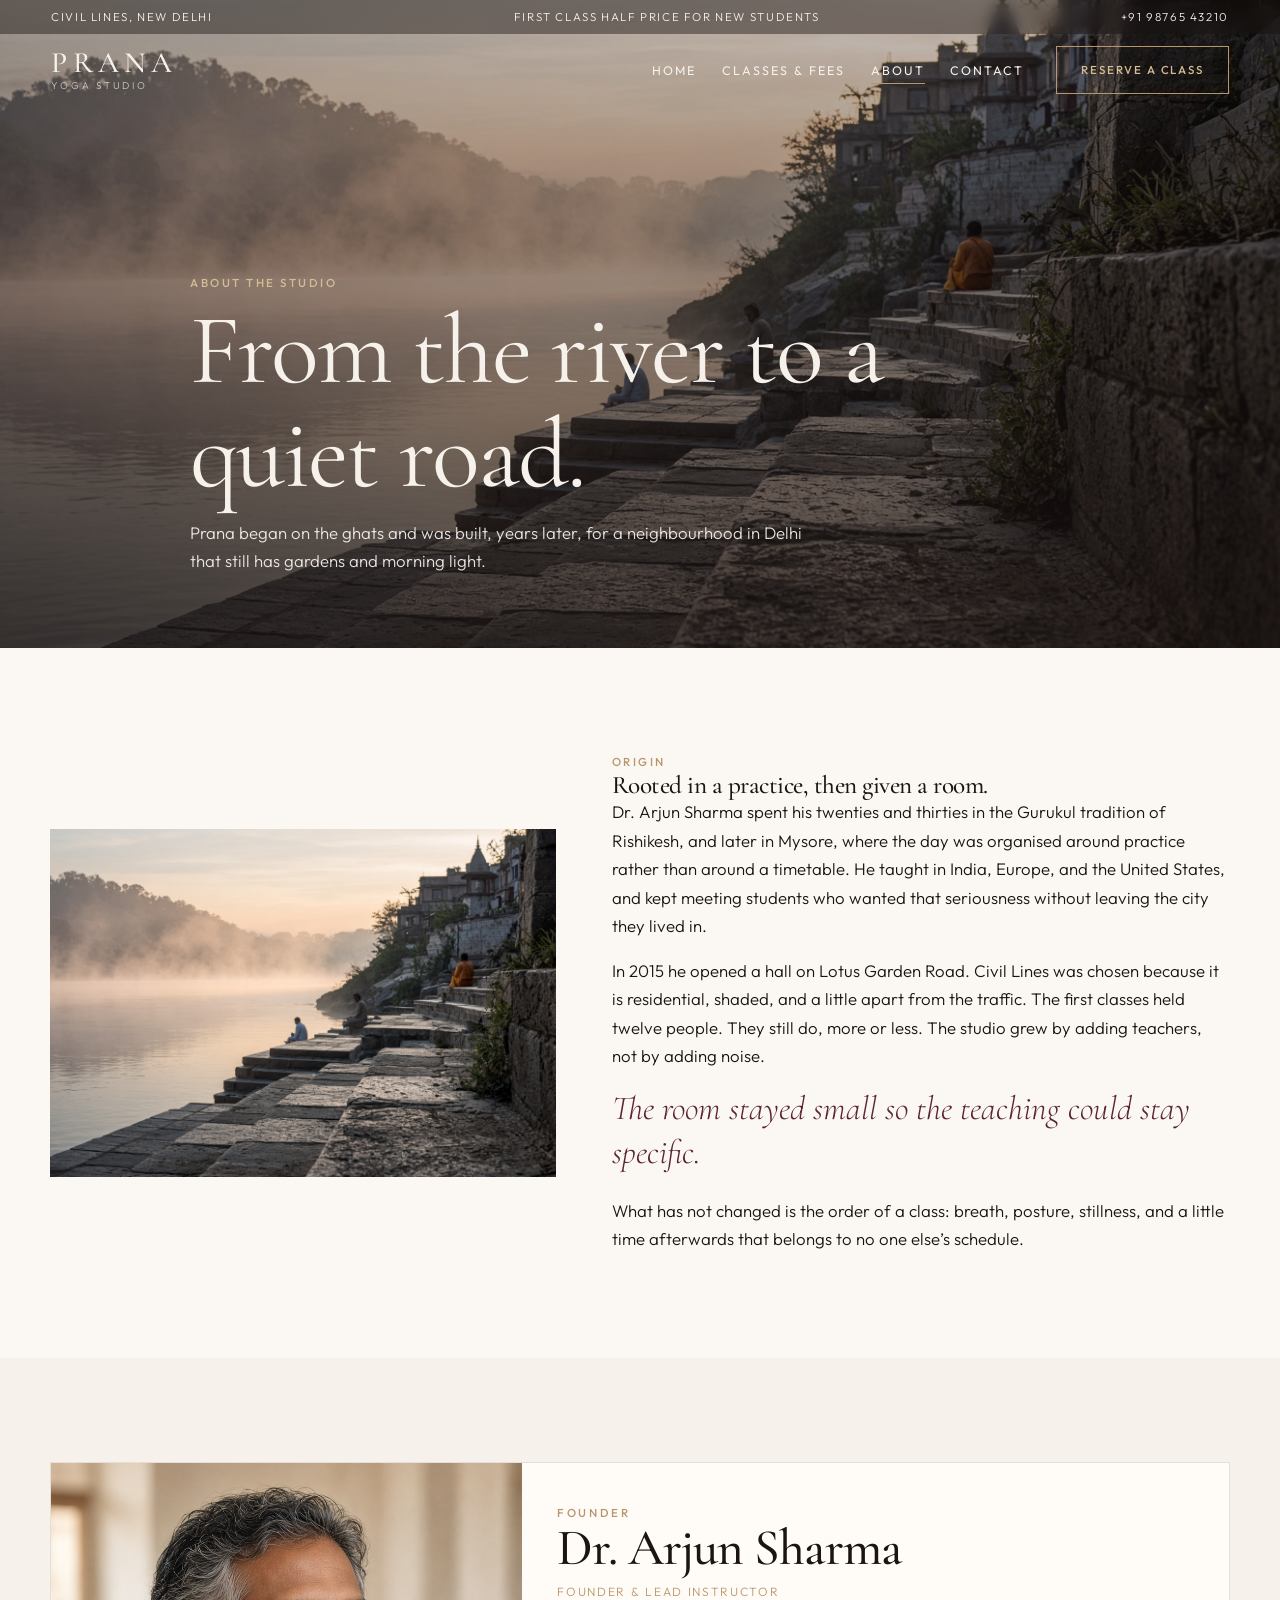
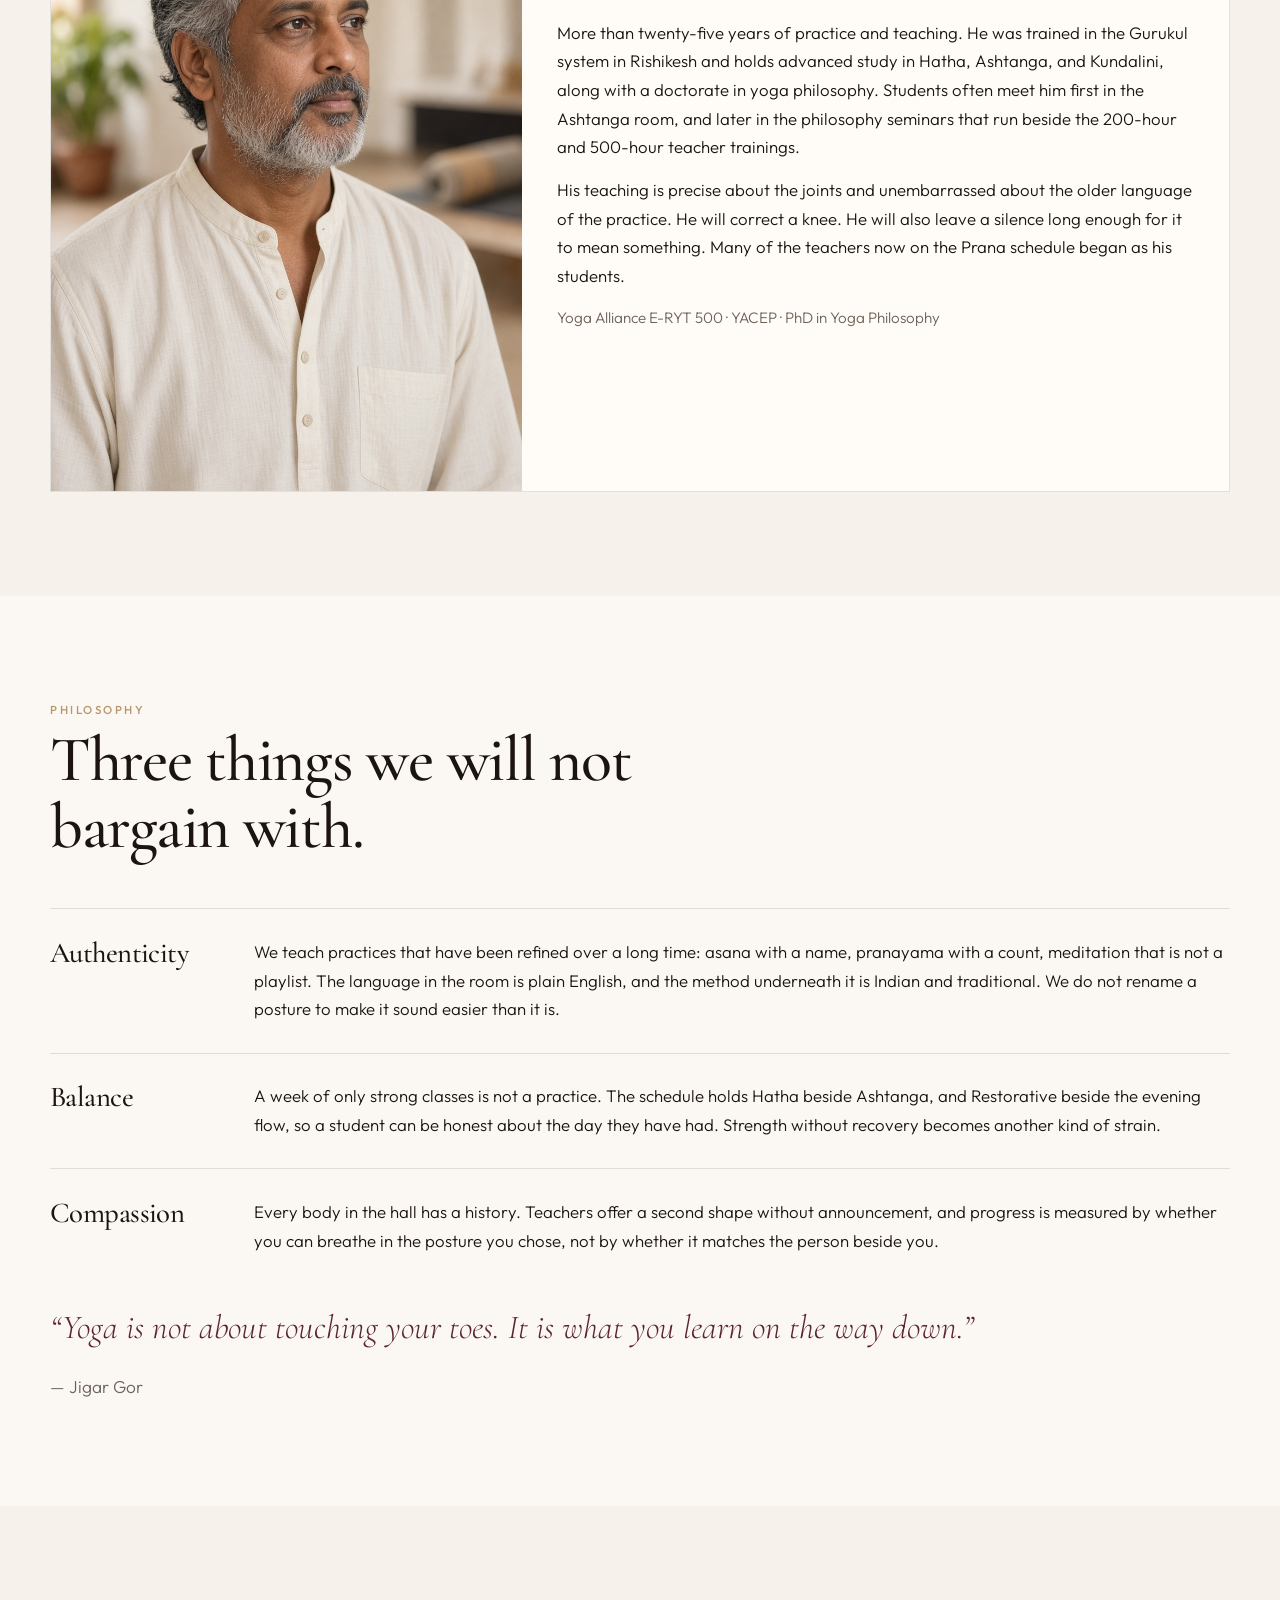
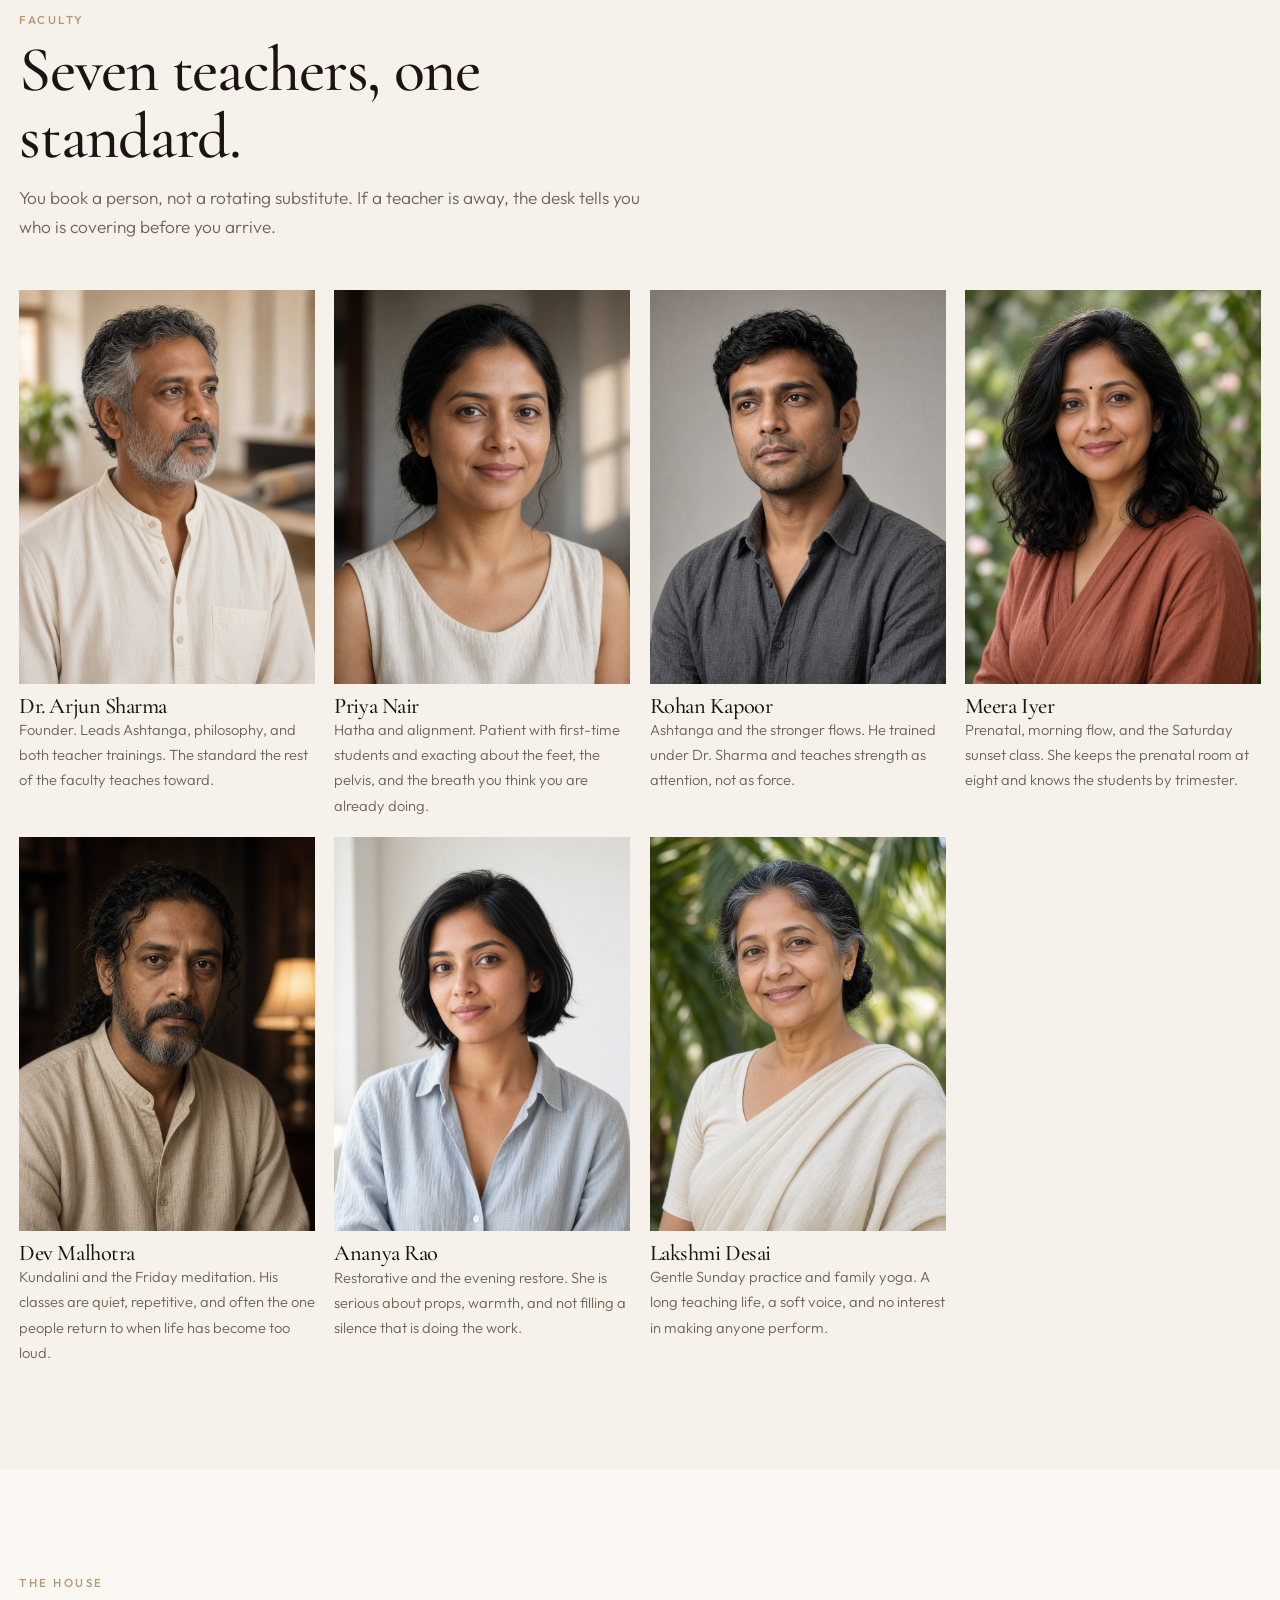
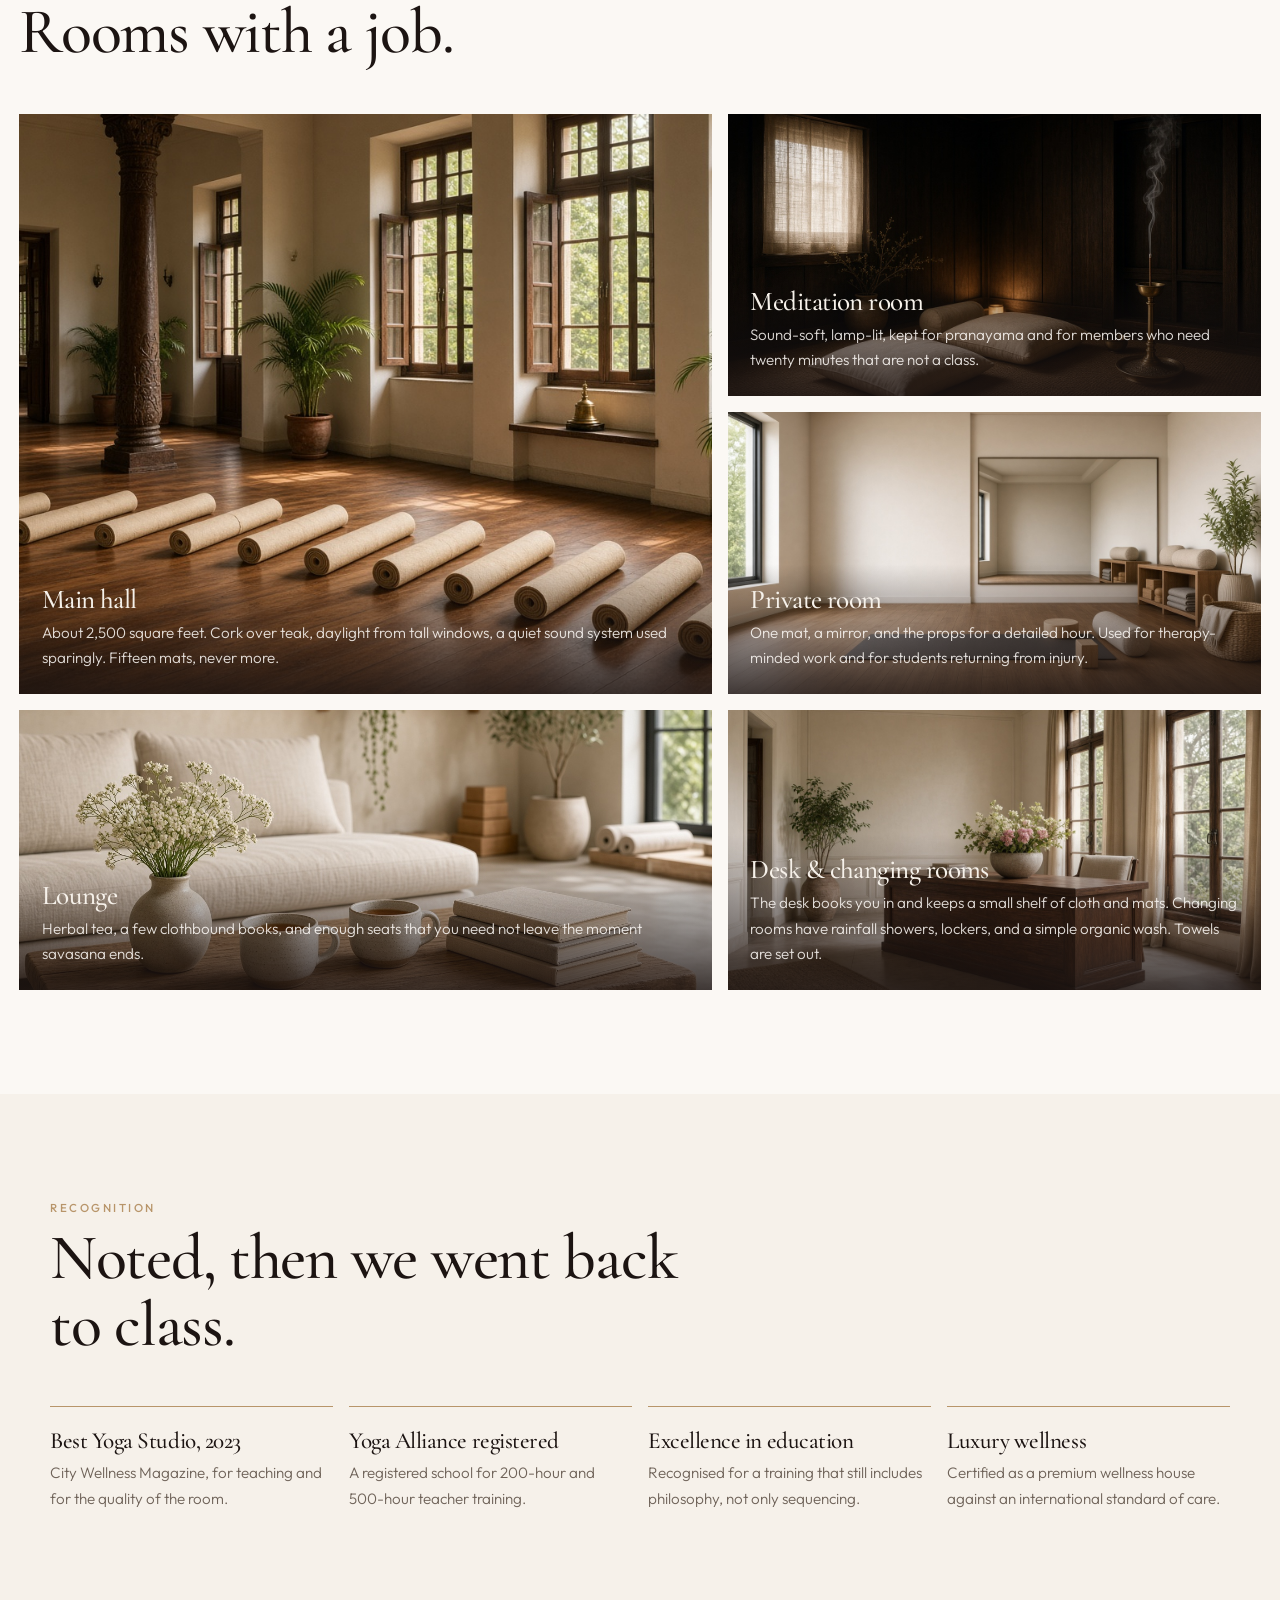
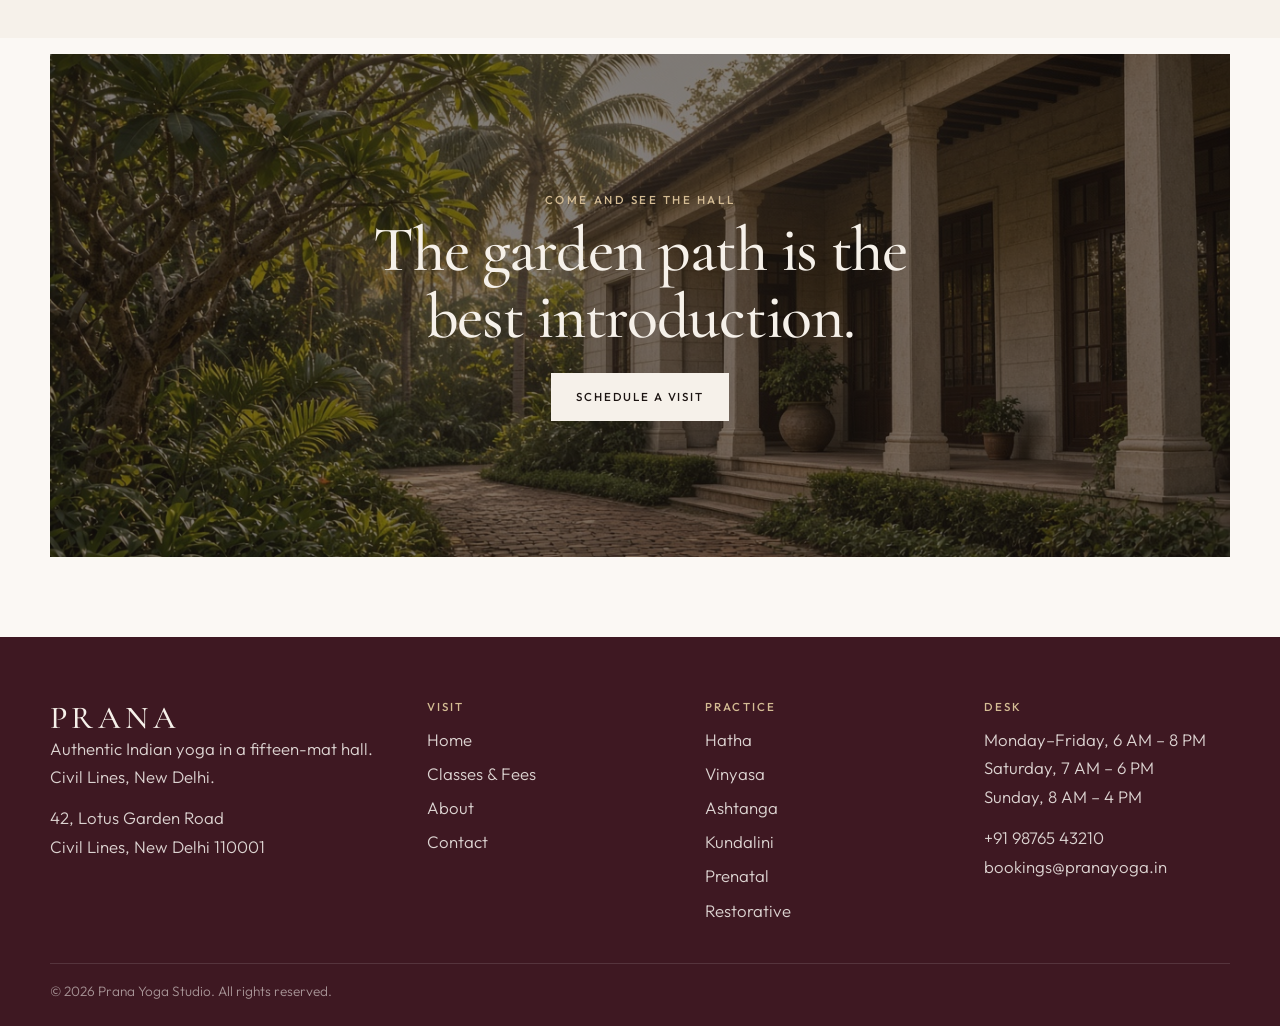
==== about.html @ 41d2d53b "first commit" ====
<!DOCTYPE html>
<html lang="en">
<head>
  <meta charset="UTF-8">
  <meta name="viewport" content="width=device-width, initial-scale=1.0">
  <meta name="description" content="The story of Prana Yoga Studio, founded by Dr. Arjun Sharma in Civil Lines after years of study in Rishikesh and Mysore.">
  <title>About | Prana Yoga Studio</title>
  <link rel="icon" href="data:image/svg+xml,%3Csvg xmlns='http://www.w3.org/2000/svg' viewBox='0 0 64 64'%3E%3Ccircle cx='32' cy='32' r='28' fill='none' stroke='%23B8956A' stroke-width='2'/%3E%3Ccircle cx='32' cy='32' r='4' fill='%235C2430'/%3E%3C/svg%3E">
  <link rel="stylesheet" href="assets/css/style.css">
  <script>document.documentElement.classList.add("js");</script>
</head>
<body>
  <a class="skip" href="#main">Skip to content</a>
  <div class="veil" id="veil" aria-hidden="true"><span>Prana</span></div>
  <div class="utility">
    <p>Civil Lines, New Delhi</p>
    <p>First class half price for new students</p>
    <a href="tel:+919876543210">+91 98765 43210</a>
  </div>
  <header class="nav" id="nav">
    <a class="brand" href="index.html"><span class="brand-mark">Prana</span><span class="brand-sub">Yoga Studio</span></a>
    <button class="nav-toggle" aria-label="Open menu" aria-expanded="false" aria-controls="nav-panel"><span></span></button>
    <div class="nav-panel" id="nav-panel">
      <nav aria-label="Primary">
        <ul class="nav-links">
          <li><a href="index.html">Home</a></li>
          <li><a href="classes.html">Classes &amp; Fees</a></li>
          <li><a href="about.html" class="active">About</a></li>
          <li><a href="contact.html">Contact</a></li>
        </ul>
      </nav>
      <a class="btn btn-gold" href="contact.html">Reserve a class</a>
    </div>
  </header>

  <main id="main">
    <header class="page-hero">
      <img src="assets/images/story-ghat.jpg" alt="Dawn mist over the stone steps of the river in Rishikesh">
      <div class="shade"></div>
      <div class="inner">
        <p class="kicker light">About the studio</p>
        <h1>From the river to a quiet road.</h1>
        <p>Prana began on the ghats and was built, years later, for a neighbourhood in Delhi that still has gardens and morning light.</p>
      </div>
    </header>

    <section>
      <div class="wrap story">
        <img class="reveal" src="assets/images/story-ghat.jpg" alt="Stone steps at dawn beside the Ganges">
        <div class="reveal">
          <p class="kicker">Origin</p>
          <h2>Rooted in a practice, then given a room.</h2>
          <p>Dr. Arjun Sharma spent his twenties and thirties in the Gurukul tradition of Rishikesh, and later in Mysore, where the day was organised around practice rather than around a timetable. He taught in India, Europe, and the United States, and kept meeting students who wanted that seriousness without leaving the city they lived in.</p>
          <p>In 2015 he opened a hall on Lotus Garden Road. Civil Lines was chosen because it is residential, shaded, and a little apart from the traffic. The first classes held twelve people. They still do, more or less. The studio grew by adding teachers, not by adding noise.</p>
          <p class="pull">The room stayed small so the teaching could stay specific.</p>
          <p>What has not changed is the order of a class: breath, posture, stillness, and a little time afterwards that belongs to no one else’s schedule.</p>
        </div>
      </div>
    </section>

    <section class="method">
      <div class="wrap">
        <article class="founder reveal">
          <img src="assets/images/founder.jpg" alt="Dr. Arjun Sharma, founder, in an ivory kurta">
          <div>
            <p class="kicker">Founder</p>
            <h2>Dr. Arjun Sharma</h2>
            <p class="role">Founder &amp; lead instructor</p>
            <p>More than twenty-five years of practice and teaching. He was trained in the Gurukul system in Rishikesh and holds advanced study in Hatha, Ashtanga, and Kundalini, along with a doctorate in yoga philosophy. Students often meet him first in the Ashtanga room, and later in the philosophy seminars that run beside the 200-hour and 500-hour teacher trainings.</p>
            <p>His teaching is precise about the joints and unembarrassed about the older language of the practice. He will correct a knee. He will also leave a silence long enough for it to mean something. Many of the teachers now on the Prana schedule began as his students.</p>
            <p class="creds">Yoga Alliance E-RYT 500 · YACEP · PhD in Yoga Philosophy</p>
          </div>
        </article>
      </div>
    </section>

    <section>
      <div class="wrap">
        <header class="sec-head reveal">
          <p class="kicker">Philosophy</p>
          <h2>Three things we will not bargain with.</h2>
        </header>
        <div class="principles">
          <article class="reveal">
            <h3>Authenticity</h3>
            <p>We teach practices that have been refined over a long time: asana with a name, pranayama with a count, meditation that is not a playlist. The language in the room is plain English, and the method underneath it is Indian and traditional. We do not rename a posture to make it sound easier than it is.</p>
          </article>
          <article class="reveal">
            <h3>Balance</h3>
            <p>A week of only strong classes is not a practice. The schedule holds Hatha beside Ashtanga, and Restorative beside the evening flow, so a student can be honest about the day they have had. Strength without recovery becomes another kind of strain.</p>
          </article>
          <article class="reveal">
            <h3>Compassion</h3>
            <p>Every body in the hall has a history. Teachers offer a second shape without announcement, and progress is measured by whether you can breathe in the posture you chose, not by whether it matches the person beside you.</p>
          </article>
        </div>
        <p class="pull">“Yoga is not about touching your toes. It is what you learn on the way down.”</p>
        <p class="lede">— Jigar Gor</p>
      </div>
    </section>

    <section class="method">
      <div class="wrap-wide">
        <header class="sec-head reveal">
          <p class="kicker">Faculty</p>
          <h2>Seven teachers, one standard.</h2>
          <p class="lede">You book a person, not a rotating substitute. If a teacher is away, the desk tells you who is covering before you arrive.</p>
        </header>
        <div class="faculty">
          <article class="reveal">
            <img src="assets/images/founder.jpg" alt="Dr. Arjun Sharma">
            <h3>Dr. Arjun Sharma</h3>
            <p>Founder. Leads Ashtanga, philosophy, and both teacher trainings. The standard the rest of the faculty teaches toward.</p>
          </article>
          <article class="reveal">
            <img src="assets/images/teacher-priya.jpg" alt="Priya Nair">
            <h3>Priya Nair</h3>
            <p>Hatha and alignment. Patient with first-time students and exacting about the feet, the pelvis, and the breath you think you are already doing.</p>
          </article>
          <article class="reveal">
            <img src="assets/images/teacher-rohan.jpg" alt="Rohan Kapoor">
            <h3>Rohan Kapoor</h3>
            <p>Ashtanga and the stronger flows. He trained under Dr. Sharma and teaches strength as attention, not as force.</p>
          </article>
          <article class="reveal">
            <img src="assets/images/teacher-meera.jpg" alt="Meera Iyer">
            <h3>Meera Iyer</h3>
            <p>Prenatal, morning flow, and the Saturday sunset class. She keeps the prenatal room at eight and knows the students by trimester.</p>
          </article>
          <article class="reveal">
            <img src="assets/images/teacher-dev.jpg" alt="Dev Malhotra">
            <h3>Dev Malhotra</h3>
            <p>Kundalini and the Friday meditation. His classes are quiet, repetitive, and often the one people return to when life has become too loud.</p>
          </article>
          <article class="reveal">
            <img src="assets/images/teacher-ananya.jpg" alt="Ananya Rao">
            <h3>Ananya Rao</h3>
            <p>Restorative and the evening restore. She is serious about props, warmth, and not filling a silence that is doing the work.</p>
          </article>
          <article class="reveal">
            <img src="assets/images/teacher-lakshmi.jpg" alt="Lakshmi Desai">
            <h3>Lakshmi Desai</h3>
            <p>Gentle Sunday practice and family yoga. A long teaching life, a soft voice, and no interest in making anyone perform.</p>
          </article>
        </div>
      </div>
    </section>

    <section>
      <div class="wrap-wide">
        <header class="sec-head reveal">
          <p class="kicker">The house</p>
          <h2>Rooms with a job.</h2>
        </header>
        <div class="rooms">
          <article class="room tall reveal">
            <img src="assets/images/studio-hall.jpg" alt="Main practice hall with rolled mats and tall windows">
            <div class="cap">
              <h3>Main hall</h3>
              <p>About 2,500 square feet. Cork over teak, daylight from tall windows, a quiet sound system used sparingly. Fifteen mats, never more.</p>
            </div>
          </article>
          <article class="room reveal">
            <img src="assets/images/meditation-room.jpg" alt="Dim meditation room with floor cushions and brass">
            <div class="cap">
              <h3>Meditation room</h3>
              <p>Sound-soft, lamp-lit, kept for pranayama and for members who need twenty minutes that are not a class.</p>
            </div>
          </article>
          <article class="room reveal">
            <img src="assets/images/private-room.jpg" alt="Private teaching room with one mat and props">
            <div class="cap">
              <h3>Private room</h3>
              <p>One mat, a mirror, and the props for a detailed hour. Used for therapy-minded work and for students returning from injury.</p>
            </div>
          </article>
          <article class="room reveal">
            <img src="assets/images/lounge.jpg" alt="Lounge with tea, books, and a linen sofa">
            <div class="cap">
              <h3>Lounge</h3>
              <p>Herbal tea, a few clothbound books, and enough seats that you need not leave the moment savasana ends.</p>
            </div>
          </article>
          <article class="room reveal">
            <img src="assets/images/reception.jpg" alt="Quiet wooden reception desk in daylight">
            <div class="cap">
              <h3>Desk &amp; changing rooms</h3>
              <p>The desk books you in and keeps a small shelf of cloth and mats. Changing rooms have rainfall showers, lockers, and a simple organic wash. Towels are set out.</p>
            </div>
          </article>
        </div>
      </div>
    </section>

    <section class="method">
      <div class="wrap">
        <header class="sec-head reveal">
          <p class="kicker">Recognition</p>
          <h2>Noted, then we went back to class.</h2>
        </header>
        <div class="awards">
          <article class="reveal">
            <h3>Best Yoga Studio, 2023</h3>
            <p>City Wellness Magazine, for teaching and for the quality of the room.</p>
          </article>
          <article class="reveal">
            <h3>Yoga Alliance registered</h3>
            <p>A registered school for 200-hour and 500-hour teacher training.</p>
          </article>
          <article class="reveal">
            <h3>Excellence in education</h3>
            <p>Recognised for a training that still includes philosophy, not only sequencing.</p>
          </article>
          <article class="reveal">
            <h3>Luxury wellness</h3>
            <p>Certified as a premium wellness house against an international standard of care.</p>
          </article>
        </div>
      </div>
    </section>

    <section class="close-band">
      <img src="assets/images/visit.jpg" alt="">
      <div class="shade"></div>
      <div class="inner">
        <p class="kicker light">Come and see the hall</p>
        <h2>The garden path is the best introduction.</h2>
        <p class="mt"><a class="btn btn-ivory" href="contact.html">Schedule a visit</a></p>
      </div>
    </section>
  </main>

  <footer>
    <div class="wrap foot-grid">
      <div>
        <h2>Prana</h2>
        <p>Authentic Indian yoga in a fifteen-mat hall. Civil Lines, New Delhi.</p>
        <p class="mt-s">42, Lotus Garden Road<br>Civil Lines, New Delhi 110001</p>
      </div>
      <div>
        <h3>Visit</h3>
        <ul>
          <li><a href="index.html">Home</a></li>
          <li><a href="classes.html">Classes &amp; Fees</a></li>
          <li><a href="about.html">About</a></li>
          <li><a href="contact.html">Contact</a></li>
        </ul>
      </div>
      <div>
        <h3>Practice</h3>
        <ul>
          <li><a href="classes.html#hatha">Hatha</a></li>
          <li><a href="classes.html#vinyasa">Vinyasa</a></li>
          <li><a href="classes.html#ashtanga">Ashtanga</a></li>
          <li><a href="classes.html#kundalini">Kundalini</a></li>
          <li><a href="classes.html#prenatal">Prenatal</a></li>
          <li><a href="classes.html#restorative">Restorative</a></li>
        </ul>
      </div>
      <div>
        <h3>Desk</h3>
        <p>Monday–Friday, 6 AM – 8 PM</p>
        <p>Saturday, 7 AM – 6 PM</p>
        <p>Sunday, 8 AM – 4 PM</p>
        <p class="mt-s"><a href="tel:+919876543210">+91 98765 43210</a><br><a href="mailto:bookings@pranayoga.in">bookings@pranayoga.in</a></p>
      </div>
    </div>
    <div class="wrap legal">© 2026 Prana Yoga Studio. All rights reserved.</div>
  </footer>
  <script src="assets/js/script.js"></script>
</body>
</html>
---- assets/css/style.css ----
/* Prana Yoga Studio — heritage atelier */

@import url("https://fonts.googleapis.com/css2?family=Cormorant+Garamond:ital,wght@0,400;0,500;0,600;1,400;1,500&family=Outfit:wght@300;400;500&display=swap");

:root {
  --ink: #1c1412;
  --burgundy: #5c2430;
  --burgundy-deep: #3e1822;
  --gold: #b8956a;
  --gold-bright: #d4bc94;
  --ivory: #f6f1ea;
  --paper: #fbf8f4;
  --sand: #e7ddd0;
  --stone: #6e6258;
  --white: #fffcf8;
  --line: rgba(28, 20, 18, 0.12);
  --serif: "Cormorant Garamond", Georgia, serif;
  --sans: "Outfit", "Segoe UI", sans-serif;
  --nav-h: 78px;
  --ease: cubic-bezier(0.22, 1, 0.36, 1);
}

* { box-sizing: border-box; margin: 0; padding: 0; }
html { scroll-behavior: smooth; }
body {
  font-family: var(--sans);
  background: var(--paper);
  color: var(--ink);
  line-height: 1.7;
  font-weight: 300;
  font-size: 1.05rem;
  overflow-x: hidden;
}
img { max-width: 100%; display: block; }
a { color: inherit; text-decoration: none; }
button, input, select, textarea { font-family: inherit; }
button { cursor: pointer; background: none; border: 0; color: inherit; }
ul { list-style: none; }

.skip {
  position: absolute;
  left: 1rem;
  top: -4rem;
  background: var(--ink);
  color: var(--ivory);
  padding: 0.6rem 1rem;
  z-index: 10000;
}
.skip:focus { top: 1rem; }

:focus-visible {
  outline: 2px solid var(--gold);
  outline-offset: 3px;
}

h1, h2, h3, h4 {
  font-family: var(--serif);
  font-weight: 500;
  line-height: 1.05;
  letter-spacing: -0.02em;
}

.kicker {
  font-family: var(--sans);
  font-size: 0.72rem;
  letter-spacing: 0.22em;
  text-transform: uppercase;
  color: var(--gold);
  font-weight: 500;
}
.kicker.light { color: var(--gold-bright); }

.wrap {
  width: min(1180px, calc(100% - 2.4rem));
  margin-inline: auto;
}
.wrap-wide {
  width: min(1360px, calc(100% - 2.4rem));
  margin-inline: auto;
}

/* Veil */
.veil {
  position: fixed;
  inset: 0;
  background: var(--ivory);
  z-index: 9000;
  display: grid;
  place-items: center;
  transition: opacity 0.7s var(--ease), visibility 0.7s;
}
.veil span {
  font-family: var(--serif);
  font-size: clamp(3rem, 8vw, 6rem);
  font-weight: 400;
  letter-spacing: 0.18em;
  text-transform: uppercase;
  color: var(--burgundy);
}
.veil.is-done { opacity: 0; visibility: hidden; pointer-events: none; }

/* Utility + nav */
.utility {
  position: fixed;
  top: 0;
  left: 0;
  right: 0;
  z-index: 1100;
  display: flex;
  justify-content: space-between;
  gap: 1rem;
  padding: 0.45rem 4vw;
  background: rgba(28, 20, 18, 0.45);
  color: var(--ivory);
  font-size: 0.72rem;
  letter-spacing: 0.14em;
  text-transform: uppercase;
  backdrop-filter: blur(8px);
}
.utility a:hover { color: var(--gold-bright); }
.nav.is-solid ~ .utility,
body.scrolled .utility { background: var(--ink); }

.nav {
  position: fixed;
  top: 32px;
  left: 0;
  right: 0;
  z-index: 1200;
  display: flex;
  align-items: center;
  justify-content: space-between;
  padding: 0.85rem 4vw;
  color: var(--ivory);
  transition: background 0.4s var(--ease), color 0.4s var(--ease), box-shadow 0.4s;
}
.nav.is-solid,
.nav.is-open {
  background: rgba(251, 248, 244, 0.98);
  color: var(--ink);
  box-shadow: 0 1px 0 var(--line);
}
.nav.is-solid { top: 0; }
body.scrolled .nav { top: 0; }
body.scrolled .utility { transform: translateY(-100%); }
.utility { transition: transform 0.4s var(--ease), background 0.4s; }

.brand { display: flex; flex-direction: column; line-height: 1; }
.brand-mark {
  font-family: var(--serif);
  font-size: 1.85rem;
  letter-spacing: 0.18em;
  text-transform: uppercase;
  font-weight: 500;
}
.brand-sub {
  font-size: 0.62rem;
  letter-spacing: 0.28em;
  text-transform: uppercase;
  opacity: 0.75;
  margin-top: 0.25rem;
}

.nav-panel {
  display: flex;
  align-items: center;
  gap: 2rem;
}
.nav-links { display: flex; gap: 1.6rem; align-items: center; }
.nav-links a {
  font-size: 0.78rem;
  letter-spacing: 0.16em;
  text-transform: uppercase;
  font-weight: 400;
  position: relative;
}
.nav-links a.active::after,
.nav-links a:hover::after {
  content: "";
  position: absolute;
  left: 0;
  bottom: -6px;
  width: 100%;
  height: 1px;
  background: var(--gold);
}
.nav-toggle { display: none; width: 44px; height: 44px; position: relative; z-index: 2; }
.nav-toggle span,
.nav-toggle span::before,
.nav-toggle span::after {
  display: block;
  width: 22px;
  height: 1px;
  background: currentColor;
  position: absolute;
  left: 11px;
}
.nav-toggle span { top: 21px; }
.nav-toggle span::before,
.nav-toggle span::after { content: ""; left: 0; }
.nav-toggle span::before { top: -7px; }
.nav-toggle span::after { top: 7px; }
.nav.is-open .nav-toggle span { background: transparent; }
.nav.is-open .nav-toggle span::before { top: 0; transform: rotate(45deg); }
.nav.is-open .nav-toggle span::after { top: 0; transform: rotate(-45deg); }

.btn {
  display: inline-flex;
  align-items: center;
  justify-content: center;
  min-height: 48px;
  padding: 0 1.5rem;
  letter-spacing: 0.16em;
  text-transform: uppercase;
  font-size: 0.72rem;
  font-weight: 500;
  border: 1px solid transparent;
  transition: background 0.35s var(--ease), color 0.35s var(--ease), border-color 0.35s;
}
.btn-ivory { background: var(--ivory); color: var(--ink); }
.btn-ivory:hover { background: var(--white); }
.btn-line { border-color: rgba(255, 252, 248, 0.7); color: var(--ivory); }
.btn-line:hover { background: var(--ivory); color: var(--ink); }
.btn-ink { background: var(--ink); color: var(--ivory); }
.btn-ink:hover { background: var(--burgundy); }
.btn-gold {
  border-color: var(--gold);
  color: var(--gold-bright);
}
.nav.is-solid .btn-gold,
.nav.is-open .btn-gold { color: var(--burgundy); border-color: var(--burgundy); }
.nav.is-solid .btn-gold:hover,
.nav.is-open .btn-gold:hover { background: var(--burgundy); color: var(--ivory); }

/* Hero */
.hero {
  position: relative;
  min-height: 100vh;
  min-height: 100dvh;
  color: var(--ivory);
  display: grid;
  align-items: end;
  overflow: hidden;
  padding: 8.5rem 0 2rem;
}
.hero-slides, .hero-slide { position: absolute; inset: 0; }
.hero-slide { opacity: 0; transition: opacity 1.2s var(--ease); }
.hero-slide.is-active { opacity: 1; }
.hero-slide img {
  width: 100%;
  height: 100%;
  object-fit: cover;
  filter: brightness(0.52) saturate(0.85);
}
.js .hero-slide.is-active img { animation: drift 18s var(--ease) forwards; }
@keyframes drift {
  from { transform: scale(1); }
  to { transform: scale(1.08); }
}
.hero-shade {
  position: absolute;
  inset: 0;
  background:
    linear-gradient(90deg, rgba(18, 12, 10, 0.72) 0%, rgba(18, 12, 10, 0.48) 46%, rgba(18, 12, 10, 0.38) 100%),
    linear-gradient(180deg, rgba(18, 12, 10, 0.55) 0%, rgba(18, 12, 10, 0.28) 42%, rgba(18, 12, 10, 0.62) 100%);
  z-index: 1;
}
.hero-copy {
  position: relative;
  z-index: 3;
  width: min(920px, calc(100% - 3rem));
  margin: 0 0 4.5rem 6vw;
  text-shadow: 0 2px 16px rgba(0, 0, 0, 0.45);
}
.hero h1 {
  font-size: clamp(3.4rem, 8vw, 6.4rem);
  font-weight: 400;
  letter-spacing: 0.04em;
  text-transform: uppercase;
  margin: 0.35rem 0 0.2rem;
}
.hero-sanskrit {
  font-family: var(--serif);
  font-style: italic;
  font-size: clamp(1.25rem, 2vw, 1.7rem);
  color: var(--gold-bright);
  margin-bottom: 1rem;
}
.hero-lede {
  max-width: 38rem;
  font-size: 1.08rem;
  color: rgba(255, 252, 248, 0.88);
  margin-bottom: 1.6rem;
}
.hero-actions { display: flex; flex-wrap: wrap; gap: 0.8rem; }
.hero-quote {
  margin-top: 2rem;
  max-width: 34rem;
  border-left: 1px solid var(--gold);
  padding-left: 1rem;
}
.hero-quote p {
  font-family: var(--serif);
  font-style: italic;
  font-size: 1.35rem;
  line-height: 1.35;
}
.hero-quote cite {
  display: block;
  margin-top: 0.4rem;
  font-style: normal;
  font-size: 0.72rem;
  letter-spacing: 0.16em;
  text-transform: uppercase;
  color: var(--gold-bright);
}
.hero-quote.is-fading { opacity: 0; transition: opacity 0.4s; }
.hero-ui {
  position: absolute;
  z-index: 3;
  right: 6vw;
  bottom: 2.2rem;
  display: flex;
  align-items: center;
  gap: 0.8rem;
}
.hero-ui button {
  width: 44px;
  height: 44px;
  border: 1px solid rgba(255, 252, 248, 0.45);
  color: var(--ivory);
  font-size: 1.1rem;
}
.hero-ui button:hover { border-color: var(--gold-bright); color: var(--gold-bright); }
.dots { display: flex; gap: 0.45rem; }
.dots button {
  width: 7px;
  height: 7px;
  border-radius: 50%;
  background: rgba(255, 252, 248, 0.4);
  border: 0;
}
.dots button[aria-selected="true"] { background: var(--gold-bright); }

/* Marquee */
.marquee {
  background: var(--ink);
  color: var(--gold-bright);
  overflow: hidden;
  border-top: 1px solid rgba(212, 188, 148, 0.25);
  border-bottom: 1px solid rgba(212, 188, 148, 0.25);
}
.marquee-track {
  display: flex;
  gap: 2.5rem;
  width: max-content;
  padding: 0.85rem 0;
  animation: ticker 42s linear infinite;
  font-size: 0.75rem;
  letter-spacing: 0.28em;
  text-transform: uppercase;
}
.marquee-track span::before {
  content: "·";
  margin-right: 2.5rem;
  color: var(--gold);
}
@keyframes ticker {
  from { transform: translateX(0); }
  to { transform: translateX(-50%); }
}

/* Sections */
section { padding: 6.5rem 0; }
.sec-head { margin-bottom: 3rem; max-width: 40rem; }
.sec-head h2 {
  font-size: clamp(2.4rem, 5vw, 4rem);
  margin: 0.4rem 0 0.8rem;
  font-weight: 500;
}
.lede { color: var(--stone); font-size: 1.08rem; max-width: 62ch; }
.center { text-align: center; margin-inline: auto; }

/* Intro */
.intro-grid {
  display: grid;
  grid-template-columns: 1.05fr 0.95fr;
  gap: 4rem;
  align-items: start;
}
.frame-photo img {
  width: 100%;
  aspect-ratio: 4 / 5;
  object-fit: cover;
}
.intro-copy h2 { font-size: clamp(2.4rem, 4vw, 3.6rem); margin: 0.4rem 0 1rem; }
.intro-copy p + p { margin-top: 1rem; }
.stats {
  display: grid;
  grid-template-columns: repeat(4, 1fr);
  gap: 1rem;
  margin-top: 2rem;
  padding-top: 1.4rem;
  border-top: 1px solid var(--line);
}
.stats strong {
  display: block;
  font-family: var(--serif);
  font-size: 1.7rem;
  font-weight: 500;
  color: var(--burgundy);
}
.stats span {
  font-size: 0.75rem;
  letter-spacing: 0.08em;
  text-transform: uppercase;
  color: var(--stone);
}

/* Method */
.method { background: var(--ivory); }
.method-list { display: grid; gap: 0; }
.method-item {
  display: grid;
  grid-template-columns: 90px 1fr 1.4fr;
  gap: 1.5rem;
  padding: 2rem 0;
  border-top: 1px solid var(--line);
  align-items: start;
}
.method-item:last-child { border-bottom: 1px solid var(--line); }
.method-item .num {
  font-family: var(--serif);
  font-size: 2rem;
  color: var(--gold);
}
.method-item h3 { font-size: 2rem; }
.method-item p { color: var(--stone); }

/* Classes home */
.class-grid {
  display: grid;
  grid-template-columns: repeat(3, 1fr);
  gap: 1.4rem;
}
.class-card {
  background: var(--white);
  border: 1px solid var(--line);
  display: flex;
  flex-direction: column;
}
.class-card img { width: 100%; aspect-ratio: 4 / 3; object-fit: cover; }
.class-card .body { padding: 1.4rem 1.3rem 1.5rem; display: flex; flex-direction: column; gap: 0.7rem; flex: 1; }
.class-card h3 { font-size: 1.8rem; }
.meta {
  display: flex;
  flex-wrap: wrap;
  gap: 0.5rem 0.9rem;
  font-size: 0.75rem;
  letter-spacing: 0.12em;
  text-transform: uppercase;
  color: var(--stone);
}
.price {
  font-family: var(--serif);
  font-size: 1.45rem;
  color: var(--burgundy);
  margin-top: auto;
}
.class-card p { color: var(--stone); font-size: 0.98rem; }
.link-quiet {
  letter-spacing: 0.14em;
  text-transform: uppercase;
  font-size: 0.72rem;
  border-bottom: 1px solid var(--gold);
  align-self: flex-start;
  padding-bottom: 0.15rem;
}
.link-quiet:hover { color: var(--burgundy); }

/* Ritual */
.ritual { background: var(--burgundy-deep); color: var(--ivory); }
.ritual .kicker { color: var(--gold-bright); }
.ritual .sec-head h2 { color: var(--ivory); }
.ritual-row {
  display: grid;
  grid-template-columns: repeat(5, 1fr);
  gap: 1.2rem;
}
.ritual-step {
  background: var(--paper);
  color: var(--ink);
  border: 1px solid rgba(212, 188, 148, 0.55);
  padding: 1.5rem 1.25rem 1.6rem;
  min-height: 100%;
}
.ritual-step em {
  font-family: var(--serif);
  font-style: italic;
  color: var(--gold);
  display: block;
  margin-bottom: 0.6rem;
}
.ritual-step h3 { font-size: 1.6rem; margin-bottom: 0.5rem; color: var(--burgundy); }
.ritual-step p { color: var(--stone); font-size: 0.95rem; }

/* Teachers rail */
.teacher-rail {
  display: grid;
  grid-auto-flow: column;
  grid-auto-columns: minmax(210px, 1fr);
  gap: 1rem;
  overflow-x: auto;
  scroll-snap-type: x mandatory;
  padding-bottom: 0.6rem;
}
.teacher-rail article { scroll-snap-align: start; }
.teacher-rail img { width: 100%; aspect-ratio: 3 / 4; object-fit: cover; }
.teacher-rail h3 { font-size: 1.45rem; margin-top: 0.7rem; }
.teacher-rail p { color: var(--stone); font-size: 0.92rem; }

/* Testimonials */
.quotes { background: var(--ivory); }
.quote-stage { max-width: 820px; margin: 0 auto; text-align: center; min-height: 280px; }
.quote-stage blockquote { display: none; }
.quote-stage blockquote.is-active { display: block; animation: rise 0.7s var(--ease); }
@keyframes rise {
  from { opacity: 0; transform: translateY(12px); }
  to { opacity: 1; transform: none; }
}
.quote-stage q {
  font-family: var(--serif);
  font-style: italic;
  font-size: clamp(1.5rem, 3vw, 2.15rem);
  line-height: 1.35;
  display: block;
}
.who {
  display: flex;
  align-items: center;
  justify-content: center;
  gap: 0.8rem;
  margin-top: 1.6rem;
}
.who img { width: 56px; height: 56px; object-fit: cover; border-radius: 50%; }
.who strong { display: block; font-weight: 500; }
.who span { color: var(--stone); font-size: 0.9rem; }
.quote-nav { display: flex; justify-content: center; gap: 0.6rem; margin-top: 1.5rem; }

/* Visit */
.visit-grid {
  display: grid;
  grid-template-columns: 1.15fr 0.85fr;
  min-height: 560px;
}
.visit-grid img { width: 100%; height: 100%; object-fit: cover; min-height: 420px; }
.visit-copy {
  background: var(--ink);
  color: var(--ivory);
  padding: 3.5rem 3rem;
  display: flex;
  flex-direction: column;
  justify-content: center;
}
.visit-copy h2 { font-size: clamp(2.4rem, 4vw, 3.5rem); margin: 0.4rem 0 1rem; }
.visit-copy p { color: rgba(255, 252, 248, 0.8); }
.visit-copy address { font-style: normal; margin: 1.4rem 0; color: var(--gold-bright); }
.visit-copy .btn { align-self: flex-start; margin-top: 0.6rem; }

/* Close band — inset so it never sits on the footer */
section.close-band {
  position: relative;
  min-height: 480px;
  display: grid;
  place-items: center;
  text-align: center;
  color: var(--ivory);
  overflow: hidden;
  width: min(1180px, calc(100% - 3rem));
  margin: 1rem auto 5rem;
  padding: 4.5rem 1.5rem;
}
.close-band img { position: absolute; inset: 0; width: 100%; height: 100%; object-fit: cover; }
.close-band .shade {
  position: absolute;
  inset: 0;
  background: rgba(28, 20, 18, 0.55);
}
.close-band .inner { position: relative; z-index: 1; padding: 4rem 1.2rem; max-width: 40rem; }
.close-band h2 { font-size: clamp(2.4rem, 5vw, 4rem); margin: 0.4rem 0 0.8rem; }

/* Page hero */
.page-hero {
  position: relative;
  min-height: 72vh;
  display: grid;
  align-items: end;
  color: var(--ivory);
  overflow: hidden;
}
.page-hero img { position: absolute; inset: 0; width: 100%; height: 100%; object-fit: cover; }
.page-hero .shade {
  position: absolute;
  inset: 0;
  background: linear-gradient(180deg, rgba(28, 20, 18, 0.25), rgba(28, 20, 18, 0.72));
}
.page-hero .inner {
  position: relative;
  z-index: 1;
  width: min(900px, calc(100% - 2.4rem));
  margin: 0 auto 4.5rem;
}
.page-hero h1 { font-size: clamp(3.2rem, 8vw, 6.2rem); font-weight: 400; margin: 0.3rem 0 0.8rem; }
.page-hero p { max-width: 40rem; color: rgba(255, 252, 248, 0.88); }

/* Class features */
.feature {
  display: grid;
  grid-template-columns: 1.05fr 0.95fr;
  gap: 3rem;
  align-items: center;
  padding: 3.2rem 0;
  border-top: 1px solid var(--line);
}
.feature.reverse { direction: rtl; }
.feature.reverse > * { direction: ltr; }
.feature img { width: 100%; aspect-ratio: 4 / 3; object-fit: cover; }
.feature h2 { font-size: clamp(2.2rem, 4vw, 3.2rem); margin: 0.3rem 0 0.8rem; }
.feature .price { margin: 1rem 0; }
.detail-row { display: flex; flex-wrap: wrap; gap: 0.5rem; margin: 1rem 0; }
.pill {
  border: 1px solid var(--line);
  padding: 0.3rem 0.7rem;
  font-size: 0.72rem;
  letter-spacing: 0.12em;
  text-transform: uppercase;
  color: var(--stone);
}

/* Pricing */
.pricing { background: var(--ivory); }
.price-grid {
  display: grid;
  grid-template-columns: repeat(4, 1fr);
  gap: 1rem;
  align-items: stretch;
}
.plan {
  background: var(--paper);
  color: var(--ink);
  border: 1px solid var(--line);
  padding: 1.6rem 1.3rem 1.5rem;
  display: flex;
  flex-direction: column;
  gap: 0.7rem;
  transition: background 0.35s var(--ease), color 0.35s var(--ease), border-color 0.35s var(--ease), transform 0.35s var(--ease);
}
.plan:hover,
.plan:focus-within {
  background: var(--ink);
  color: var(--ivory);
  border-color: var(--gold);
  transform: translateY(-8px);
}
.plan .flag {
  font-size: 0.68rem;
  letter-spacing: 0.18em;
  text-transform: uppercase;
  color: var(--gold);
}
.plan h3 { font-size: 1.8rem; }
.plan .amount {
  font-family: var(--serif);
  font-size: 2.3rem;
  color: var(--burgundy);
}
.plan:hover .amount,
.plan:focus-within .amount { color: var(--gold-bright); }
.plan .amount span { font-family: var(--sans); font-size: 0.85rem; color: var(--stone); }
.plan:hover .amount span,
.plan:focus-within .amount span { color: rgba(255, 252, 248, 0.65); }
.plan ul { display: grid; gap: 0.45rem; color: var(--stone); font-size: 0.95rem; margin: 0.4rem 0 0.8rem; }
.plan:hover ul,
.plan:focus-within ul { color: rgba(255, 252, 248, 0.82); }
.plan .btn { margin-top: auto; }
.plan:hover .btn,
.plan:focus-within .btn {
  background: var(--ivory);
  color: var(--ink);
  border-color: transparent;
}

/* Schedule */
.day-panel { display: none; }
.table-wrap { overflow-x: auto; border: 1px solid var(--line); }
table { width: 100%; border-collapse: collapse; min-width: 860px; background: var(--white); }
th, td { padding: 0.9rem 0.8rem; text-align: left; border-bottom: 1px solid var(--line); vertical-align: top; font-size: 0.92rem; }
th {
  background: var(--ink);
  color: var(--ivory);
  font-weight: 400;
  letter-spacing: 0.12em;
  text-transform: uppercase;
  font-size: 0.72rem;
}
td strong { display: block; font-weight: 500; }
td span { color: var(--stone); font-size: 0.82rem; }
.time-col { color: var(--burgundy); font-family: var(--serif); font-size: 1.05rem; white-space: nowrap; }

.day-switch { display: none; gap: 0.4rem; flex-wrap: wrap; margin-bottom: 1rem; }
.day-switch button {
  min-height: 44px;
  padding: 0 0.9rem;
  border: 1px solid var(--line);
  letter-spacing: 0.12em;
  text-transform: uppercase;
  font-size: 0.72rem;
}
.day-switch button[aria-selected="true"] { background: var(--ink); color: var(--ivory); border-color: var(--ink); }
.day-panel.is-active { display: none; }
.slot {
  display: grid;
  grid-template-columns: 90px 1fr;
  gap: 0.8rem;
  padding: 0.9rem 0;
  border-bottom: 1px solid var(--line);
}
.slot time { font-family: var(--serif); color: var(--burgundy); }
.slot h3 { font-size: 1.35rem; }
.slot p { color: var(--stone); font-size: 0.92rem; }

.prep {
  display: grid;
  grid-template-columns: repeat(3, 1fr);
  gap: 1.5rem;
}
.prep article { border-top: 1px solid var(--gold); padding-top: 1rem; }
.prep h3 { font-size: 1.7rem; margin-bottom: 0.5rem; }
.prep p { color: var(--stone); }

/* About */
.story {
  display: grid;
  grid-template-columns: 0.9fr 1.1fr;
  gap: 3.5rem;
  align-items: center;
}
.story img { width: 100%; aspect-ratio: 16 / 11; object-fit: cover; }
.story p + p { margin-top: 1rem; }
.pull {
  font-family: var(--serif);
  font-style: italic;
  font-size: clamp(1.6rem, 3vw, 2.1rem);
  line-height: 1.3;
  color: var(--burgundy);
  margin: 1.4rem 0;
}

.founder {
  display: grid;
  grid-template-columns: 0.8fr 1.2fr;
  background: var(--white);
  border: 1px solid var(--line);
}
.founder img { width: 100%; height: 100%; object-fit: cover; min-height: 460px; }
.founder div { padding: 2.5rem 2.2rem; }
.founder h2 { font-size: clamp(2.4rem, 4vw, 3.4rem); }
.founder .role { color: var(--gold); letter-spacing: 0.14em; text-transform: uppercase; font-size: 0.75rem; margin: 0.4rem 0 1rem; }
.founder p + p { margin-top: 0.9rem; }
.creds { margin-top: 1.2rem; color: var(--stone); font-size: 0.95rem; }

.principles { display: grid; gap: 0; }
.principles article {
  display: grid;
  grid-template-columns: 180px 1fr;
  gap: 1.5rem;
  padding: 1.8rem 0;
  border-top: 1px solid var(--line);
}
.principles h3 { font-size: 1.8rem; }

.faculty {
  display: grid;
  grid-template-columns: repeat(4, 1fr);
  gap: 1.2rem;
}
.faculty img { width: 100%; aspect-ratio: 3 / 4; object-fit: cover; }
.faculty h3 { font-size: 1.4rem; margin-top: 0.6rem; }
.faculty p { color: var(--stone); font-size: 0.92rem; }

.rooms {
  display: grid;
  grid-template-columns: 1.3fr 1fr;
  gap: 1rem;
}
.room { position: relative; overflow: hidden; min-height: 280px; color: var(--ivory); }
.room img { position: absolute; inset: 0; width: 100%; height: 100%; object-fit: cover; }
.room .cap {
  position: absolute;
  inset: auto 0 0 0;
  padding: 1.4rem;
  background: linear-gradient(transparent, rgba(28, 20, 18, 0.82));
}
.room h3 { font-size: 1.7rem; margin-bottom: 0.3rem; }
.room p { color: rgba(255, 252, 248, 0.86); font-size: 0.95rem; }
.room.tall { grid-row: span 2; min-height: 580px; }

.awards {
  display: grid;
  grid-template-columns: repeat(4, 1fr);
  gap: 1rem;
}
.awards article {
  padding: 1.4rem 0;
  border-top: 1px solid var(--gold);
}
.awards h3 { font-size: 1.45rem; margin-bottom: 0.4rem; }
.awards p { color: var(--stone); font-size: 0.95rem; }

/* Contact */
.contact-grid {
  display: grid;
  grid-template-columns: 1.1fr 0.9fr;
  gap: 2rem;
  align-items: start;
}
form, .desk {
  background: var(--white);
  border: 1px solid var(--line);
  padding: 2rem 1.6rem;
}
.desk { background: var(--ink); color: var(--ivory); }
.desk h2, form h2 { font-size: 2.2rem; margin-bottom: 1rem; }
.field { margin-bottom: 1rem; }
.field label { display: block; font-size: 0.75rem; letter-spacing: 0.12em; text-transform: uppercase; margin-bottom: 0.35rem; }
.field input, .field select, .field textarea {
  width: 100%;
  background: var(--paper);
  border: 1px solid var(--line);
  padding: 0.85rem 0.8rem;
  color: var(--ink);
  font-size: 1rem;
}
.field textarea { min-height: 140px; resize: vertical; }
.field input:focus, .field select:focus, .field textarea:focus { outline: 1px solid var(--gold); border-color: var(--gold); }
.err { display: none; color: #8d2d32; font-size: 0.82rem; margin-top: 0.25rem; }
.field.is-bad input, .field.is-bad textarea, .field.is-bad select { border-color: #8d2d32; }
.field.is-bad .err { display: block; }
.desk-item { display: grid; grid-template-columns: 28px 1fr; gap: 0.8rem; margin: 1.1rem 0; }
.desk-item h3 { font-size: 1.15rem; font-family: var(--sans); letter-spacing: 0.08em; text-transform: uppercase; font-weight: 500; color: var(--gold-bright); }
.desk-item p, .desk-item a { color: rgba(255, 252, 248, 0.86); }
.desk svg { margin-top: 0.15rem; }
.map-frame {
  margin-top: 1.2rem;
  border: 1px solid rgba(212, 188, 148, 0.35);
  height: 230px;
}
.map-frame iframe { width: 100%; height: 100%; border: 0; filter: grayscale(0.4) contrast(0.95); }
.socials { display: flex; gap: 0.6rem; margin-top: 1rem; }
.socials a {
  width: 44px;
  height: 44px;
  border: 1px solid rgba(212, 188, 148, 0.45);
  display: grid;
  place-items: center;
}
.socials a:hover { background: var(--gold); color: var(--ink); }
.thanks { display: none; }
.thanks.is-on {
  display: block;
  background: var(--white);
  border: 1px solid var(--line);
  padding: 2rem 1.6rem;
}
.thanks h2 { margin-bottom: 0.6rem; }
form.is-off { display: none; }

.faq { display: grid; gap: 0.5rem; }
.faq details {
  border-top: 1px solid var(--line);
  padding: 0.9rem 0;
}
.faq summary {
  cursor: pointer;
  font-family: var(--serif);
  font-size: 1.45rem;
  list-style: none;
  display: flex;
  justify-content: space-between;
  gap: 1rem;
  align-items: baseline;
}
.faq summary::-webkit-details-marker { display: none; }
.faq summary::after { content: "+"; color: var(--gold); font-family: var(--sans); }
.faq details[open] summary::after { content: "–"; }
.faq details p { color: var(--stone); margin-top: 0.6rem; max-width: 70ch; }

/* Footer */
footer {
  background: var(--burgundy-deep);
  color: rgba(255, 252, 248, 0.82);
  padding: 4rem 0 1.4rem;
}
.foot-grid {
  display: grid;
  grid-template-columns: 1.4fr 1fr 1fr 1fr;
  gap: 2rem;
}
footer h2 {
  font-size: 2rem;
  color: var(--ivory);
  letter-spacing: 0.14em;
  text-transform: uppercase;
}
footer h3 {
  font-family: var(--sans);
  font-size: 0.72rem;
  letter-spacing: 0.18em;
  text-transform: uppercase;
  color: var(--gold-bright);
  font-weight: 500;
  margin-bottom: 0.8rem;
}
footer a:hover { color: var(--gold-bright); }
footer li + li { margin-top: 0.35rem; }
.mt { margin-top: 1.4rem; }
.mt-s { margin-top: 0.8rem; }

.legal {
  margin-top: 2.4rem;
  padding-top: 1rem;
  border-top: 1px solid rgba(255, 252, 248, 0.12);
  font-size: 0.85rem;
  color: rgba(255, 252, 248, 0.55);
}

/* Reveal — text and pictures arrive as they enter the screen */
.js .reveal {
  opacity: 0;
  transform: translateY(32px);
  animation: none;
}
.js .reveal.in {
  opacity: 1;
  transform: none;
  transition: opacity 0.75s var(--ease), transform 0.75s var(--ease);
  transition-delay: var(--d, 0s);
}

@media (prefers-reduced-motion: reduce) {
  html { scroll-behavior: auto; }
  .veil { display: none; }
  .marquee-track, .hero-slide img, .js .reveal { animation: none !important; transition: none !important; transform: none !important; opacity: 1 !important; }
  .quote-stage blockquote.is-active { animation: none; }
}

@media (max-width: 1100px) {
  .class-grid, .price-grid, .faculty, .awards { grid-template-columns: repeat(2, 1fr); }
  .intro-grid, .feature, .feature.reverse, .story, .founder, .contact-grid, .visit-grid { grid-template-columns: 1fr; direction: ltr; }
  .ritual-row { grid-template-columns: 1fr 1fr; }
  .method-item, .principles article { grid-template-columns: 70px 1fr; }
  .method-item p, .principles article p { grid-column: 2; }
  .rooms { grid-template-columns: 1fr 1fr; }
  .room.tall { grid-row: auto; min-height: 320px; }
  .foot-grid { grid-template-columns: 1fr 1fr; }
  .stats { grid-template-columns: 1fr 1fr; }
}

@media (max-width: 820px) {
  .utility p:nth-child(2) { display: none; }
  .nav-toggle { display: block; }
  .nav-panel {
    position: fixed;
    inset: 0;
    background: var(--ivory);
    color: var(--ink);
    flex-direction: column;
    justify-content: center;
    gap: 1.6rem;
    transform: translateY(-102%);
    transition: transform 0.5s var(--ease);
  }
  .nav.is-open .nav-panel { transform: none; }
  .nav-links { flex-direction: column; gap: 1.2rem; }
  .nav-links a { font-family: var(--serif); font-size: 2rem; letter-spacing: 0.04em; text-transform: none; }
  .hero-copy { margin: 0 1.2rem 3rem; }
  .hero-ui { right: 1.2rem; left: 1.2rem; justify-content: space-between; }
  .prep, .rooms { grid-template-columns: 1fr; }
  .table-wrap { display: none; }
  .day-switch { display: flex; }
  .day-panel.is-active { display: grid; gap: 0.7rem; }
  section { padding: 4.2rem 0; }
  .visit-copy, form, .desk, .founder div { padding: 1.6rem 1.2rem; }
}

@media (max-width: 560px) {
  .class-grid, .price-grid, .faculty, .awards, .ritual-row, .foot-grid { grid-template-columns: 1fr; }
  .hero h1 { font-size: 4.2rem; }
  .hero-quote p { font-size: 1.15rem; }
  .method-item, .principles article { grid-template-columns: 1fr; }
  .method-item p, .principles article p { grid-column: auto; }
}
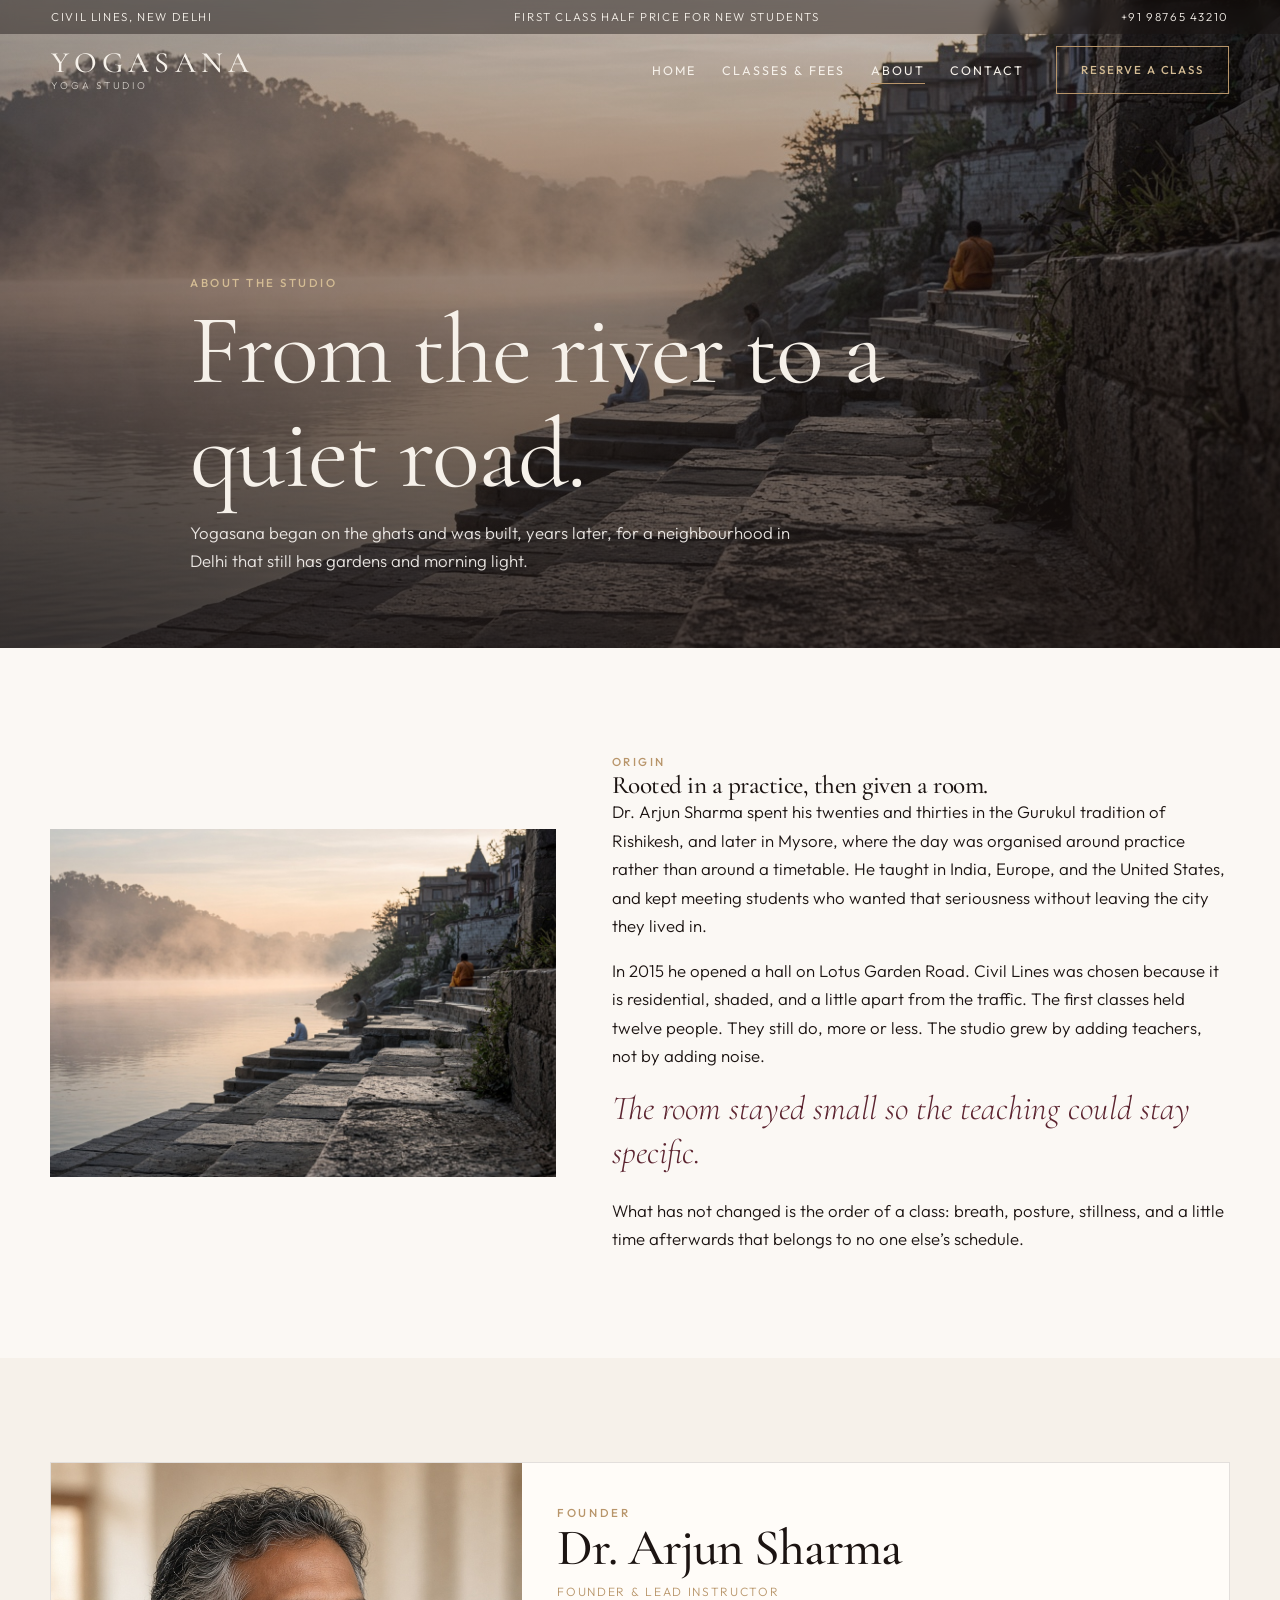
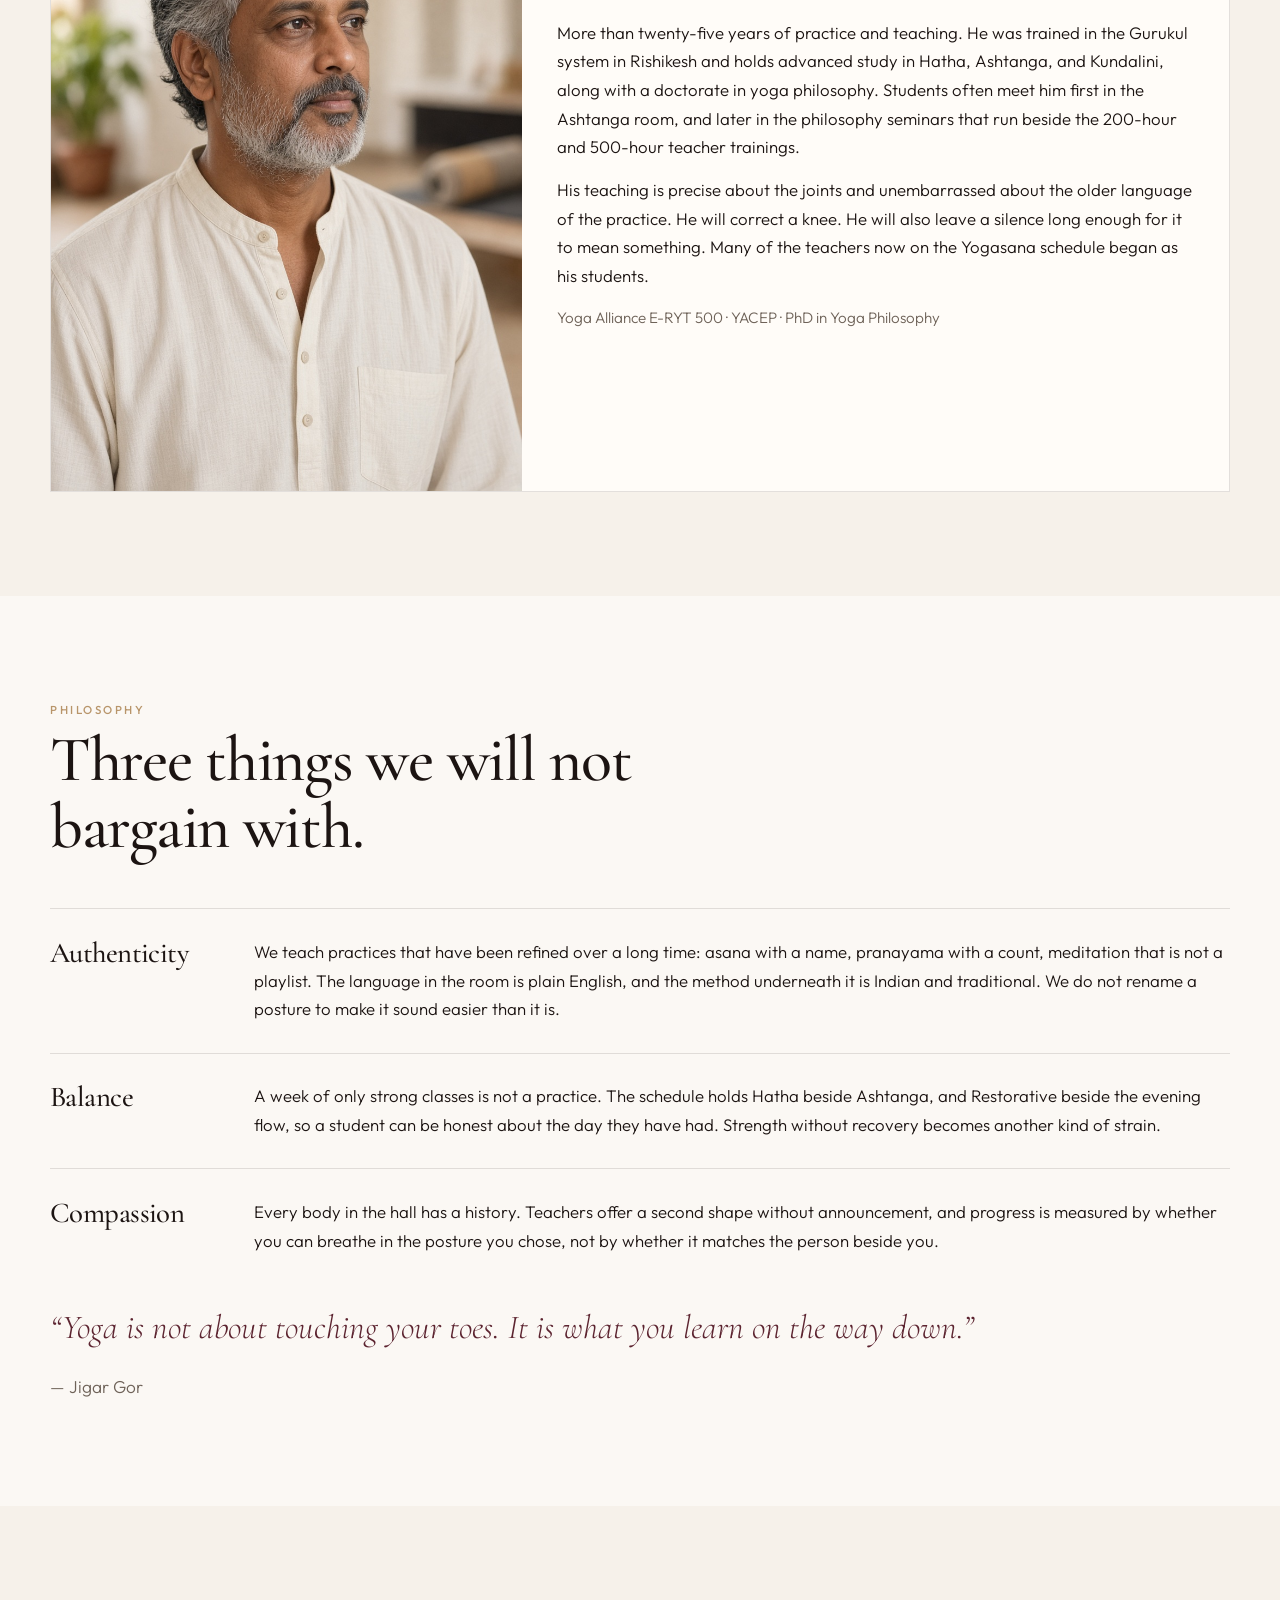
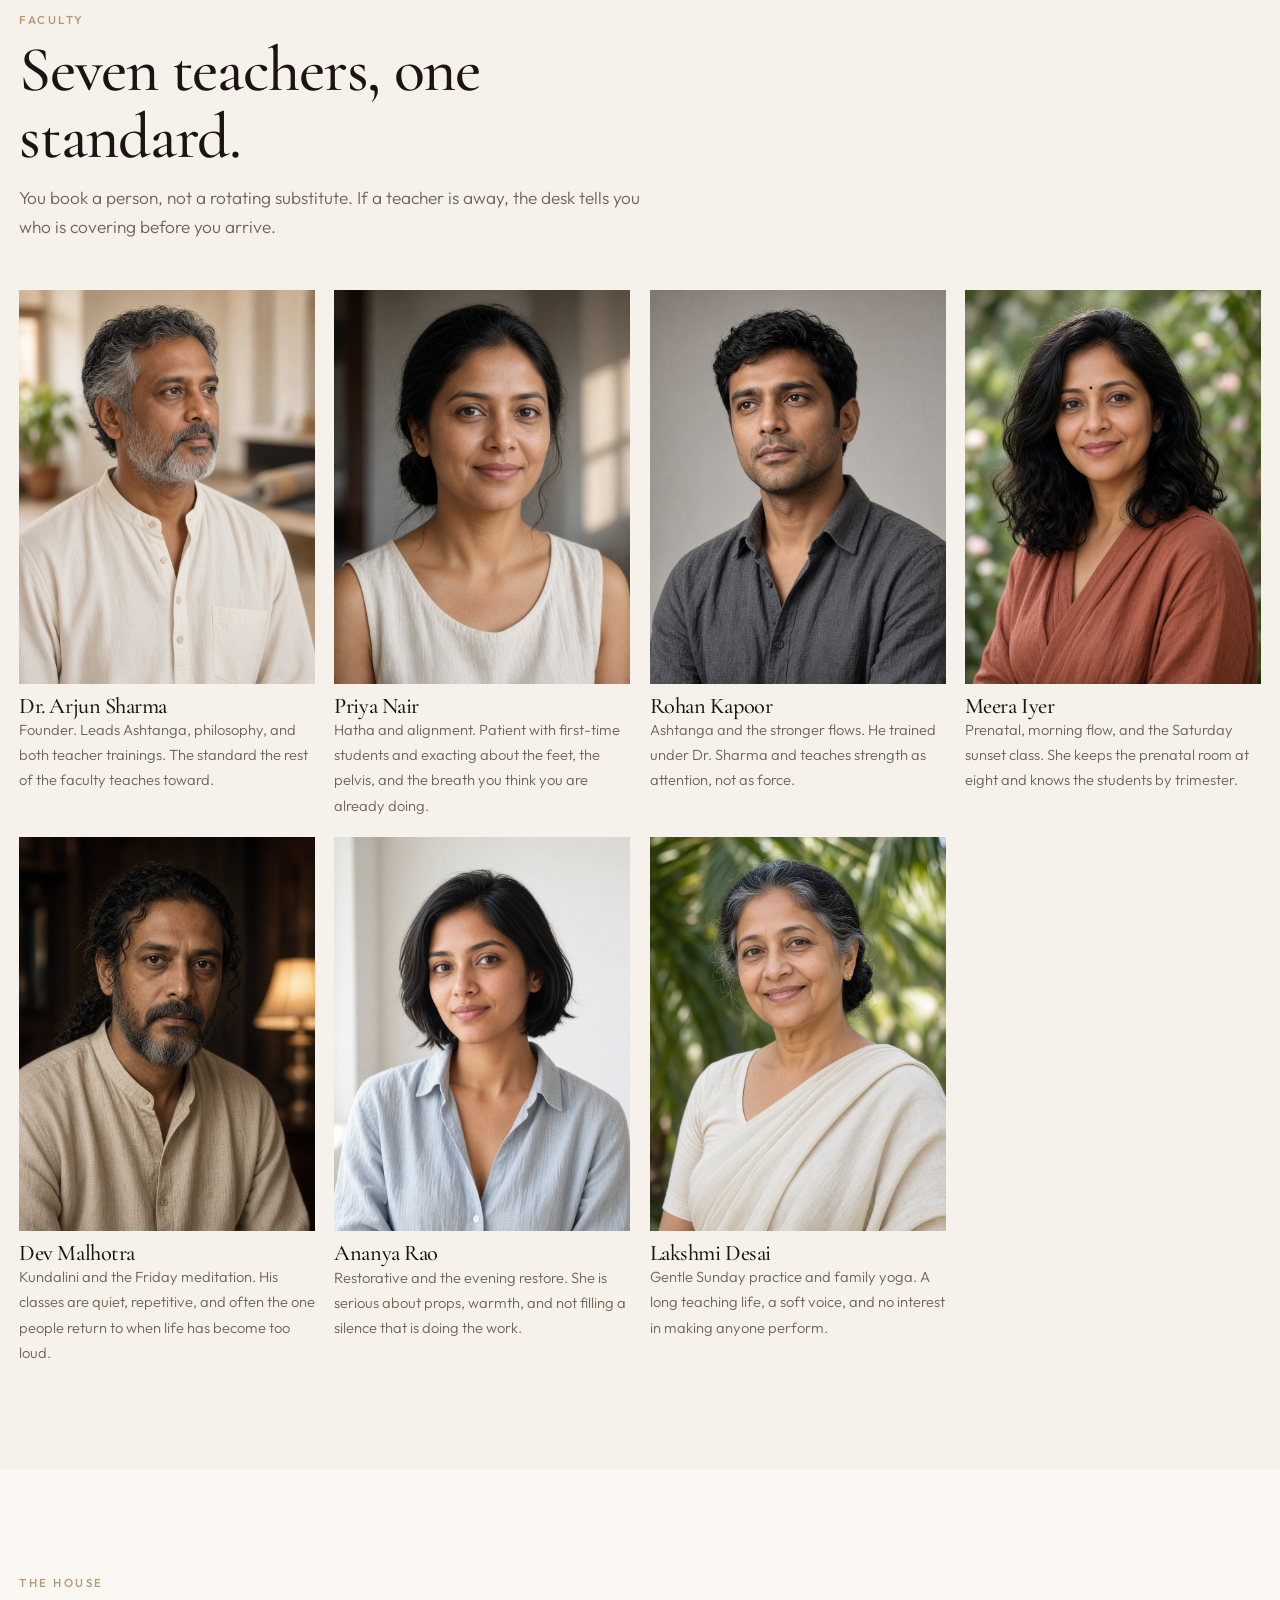
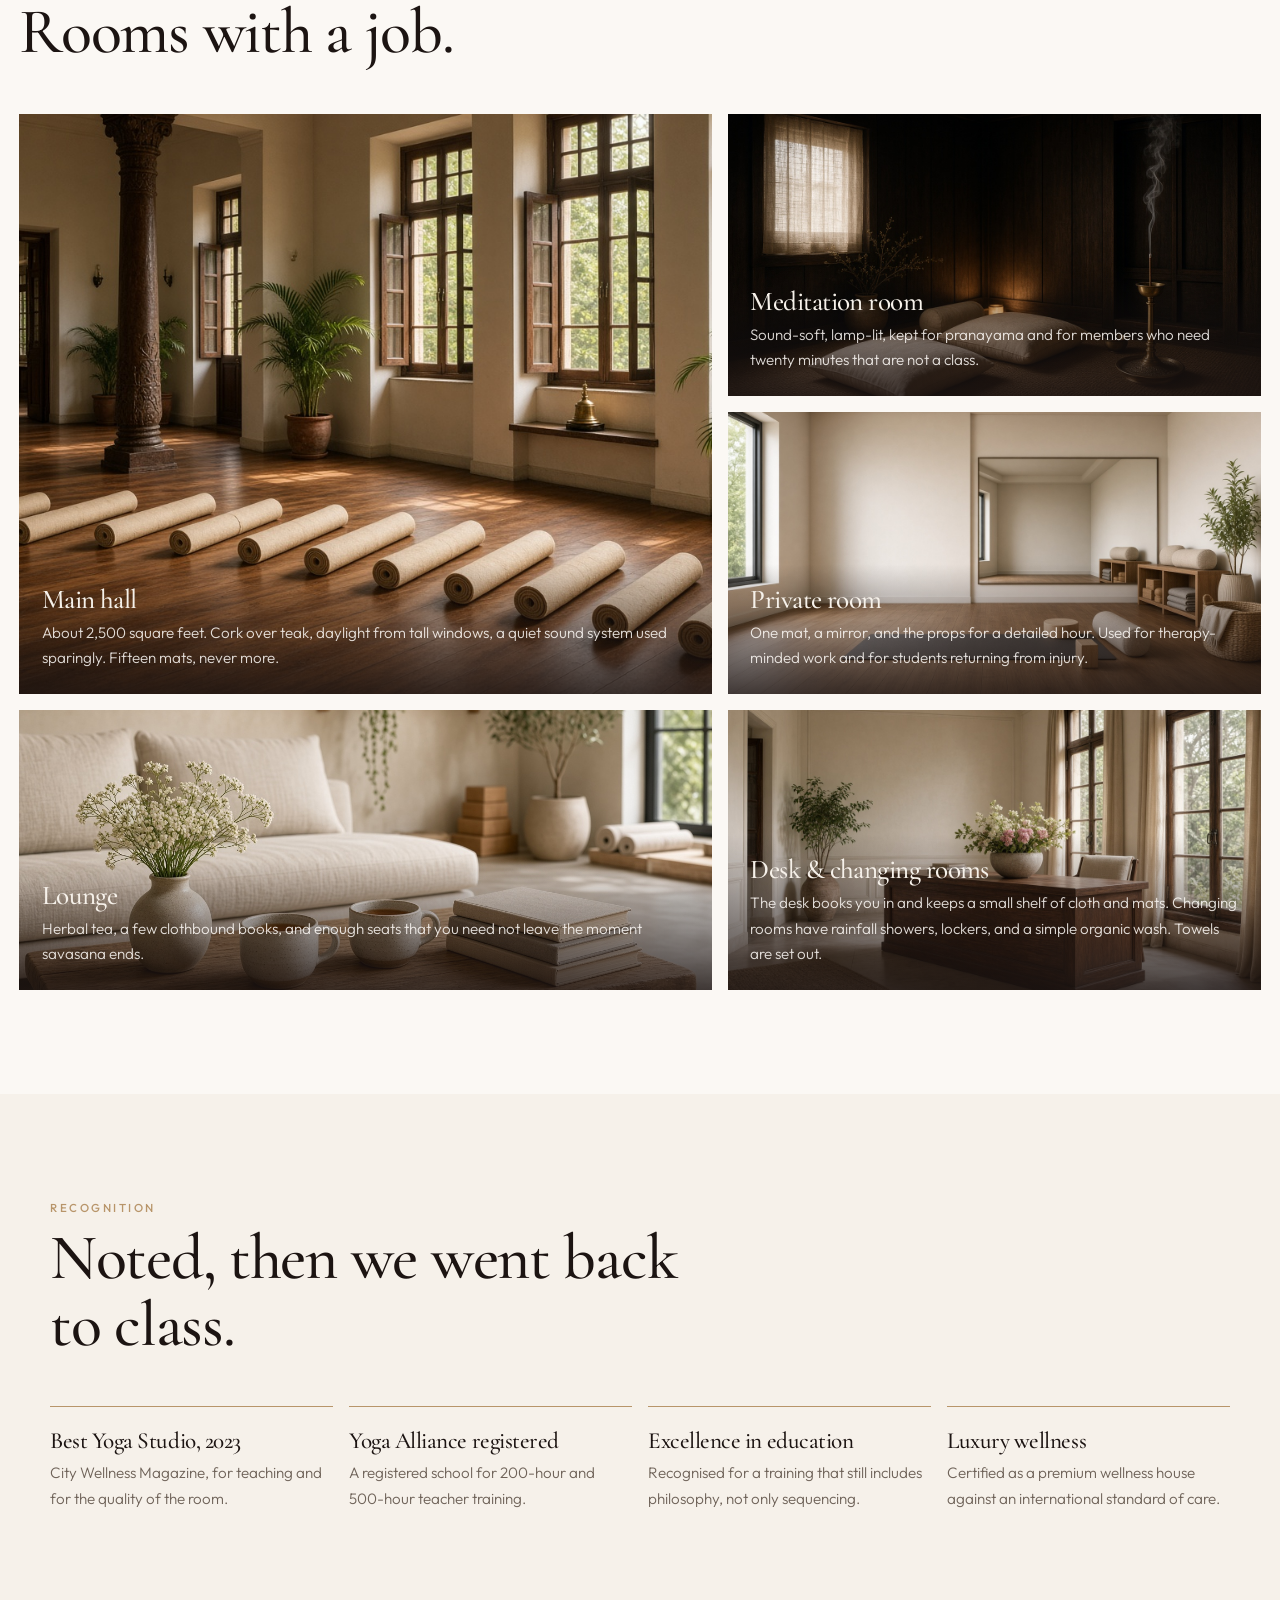
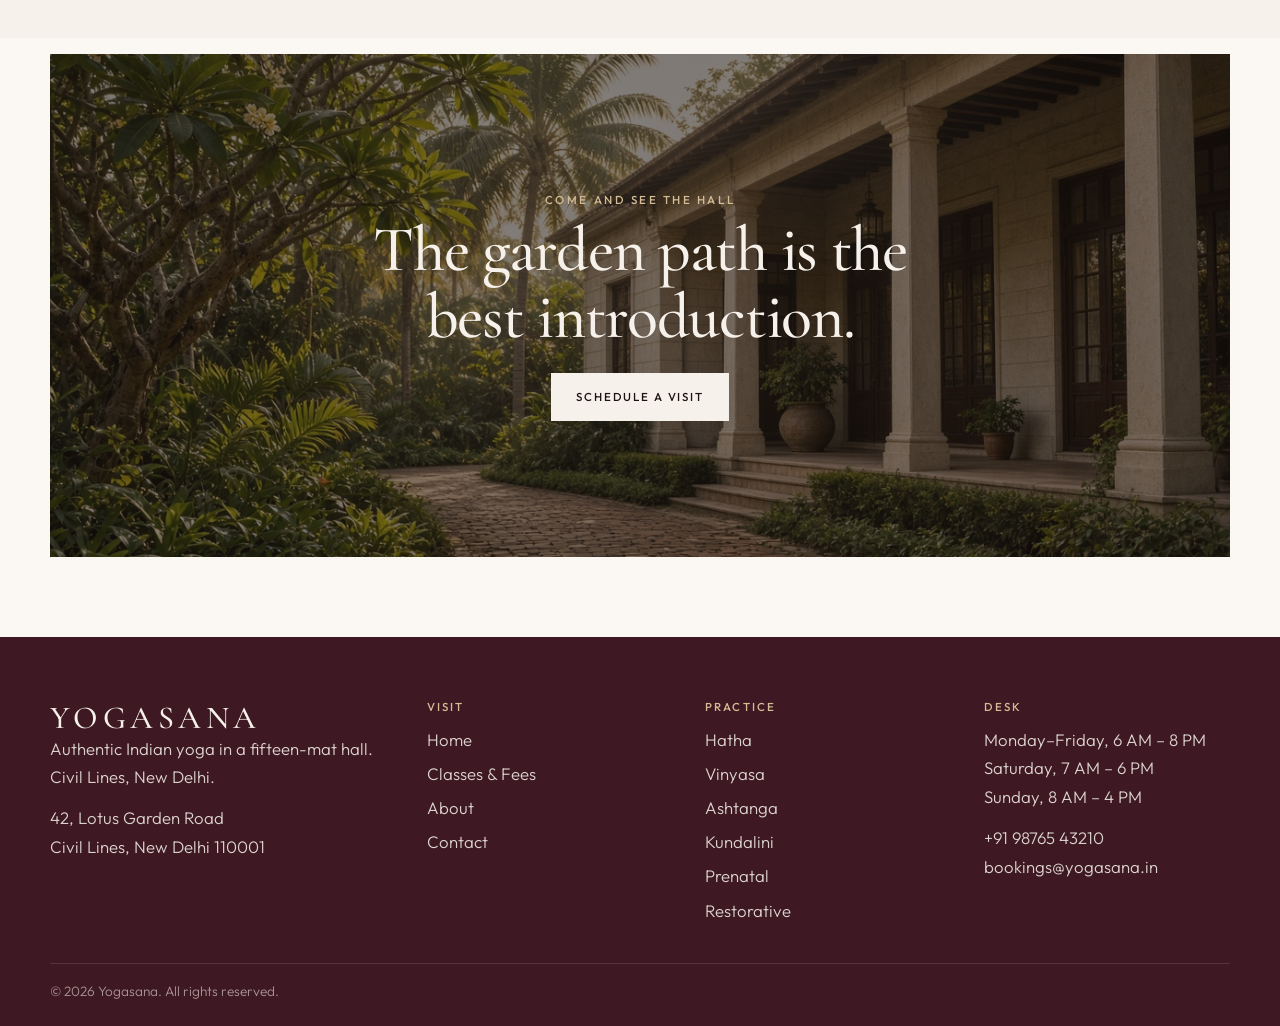
==== commit 0ff685c5: "Updated website pages and styling" ====
--- a/about.html
+++ b/about.html
@@ -3,22 +3,22 @@
 <head>
   <meta charset="UTF-8">
   <meta name="viewport" content="width=device-width, initial-scale=1.0">
-  <meta name="description" content="The story of Prana Yoga Studio, founded by Dr. Arjun Sharma in Civil Lines after years of study in Rishikesh and Mysore.">
-  <title>About | Prana Yoga Studio</title>
+  <meta name="description" content="The story of Yogasana, founded by Dr. Arjun Sharma in Civil Lines after years of study in Rishikesh and Mysore.">
+  <title>About | Yogasana</title>
   <link rel="icon" href="data:image/svg+xml,%3Csvg xmlns='http://www.w3.org/2000/svg' viewBox='0 0 64 64'%3E%3Ccircle cx='32' cy='32' r='28' fill='none' stroke='%23B8956A' stroke-width='2'/%3E%3Ccircle cx='32' cy='32' r='4' fill='%235C2430'/%3E%3C/svg%3E">
   <link rel="stylesheet" href="assets/css/style.css">
   <script>document.documentElement.classList.add("js");</script>
 </head>
 <body>
   <a class="skip" href="#main">Skip to content</a>
-  <div class="veil" id="veil" aria-hidden="true"><span>Prana</span></div>
+  <div class="veil" id="veil" aria-hidden="true"><span>Yogasana</span></div>
   <div class="utility">
     <p>Civil Lines, New Delhi</p>
     <p>First class half price for new students</p>
     <a href="tel:+919876543210">+91 98765 43210</a>
   </div>
   <header class="nav" id="nav">
-    <a class="brand" href="index.html"><span class="brand-mark">Prana</span><span class="brand-sub">Yoga Studio</span></a>
+    <a class="brand" href="index.html"><span class="brand-mark">Yogasana</span><span class="brand-sub">Yoga Studio</span></a>
     <button class="nav-toggle" aria-label="Open menu" aria-expanded="false" aria-controls="nav-panel"><span></span></button>
     <div class="nav-panel" id="nav-panel">
       <nav aria-label="Primary">
@@ -40,7 +40,7 @@
       <div class="inner">
         <p class="kicker light">About the studio</p>
         <h1>From the river to a quiet road.</h1>
-        <p>Prana began on the ghats and was built, years later, for a neighbourhood in Delhi that still has gardens and morning light.</p>
+        <p>Yogasana began on the ghats and was built, years later, for a neighbourhood in Delhi that still has gardens and morning light.</p>
       </div>
     </header>
 
@@ -67,7 +67,7 @@
             <h2>Dr. Arjun Sharma</h2>
             <p class="role">Founder &amp; lead instructor</p>
             <p>More than twenty-five years of practice and teaching. He was trained in the Gurukul system in Rishikesh and holds advanced study in Hatha, Ashtanga, and Kundalini, along with a doctorate in yoga philosophy. Students often meet him first in the Ashtanga room, and later in the philosophy seminars that run beside the 200-hour and 500-hour teacher trainings.</p>
-            <p>His teaching is precise about the joints and unembarrassed about the older language of the practice. He will correct a knee. He will also leave a silence long enough for it to mean something. Many of the teachers now on the Prana schedule began as his students.</p>
+            <p>His teaching is precise about the joints and unembarrassed about the older language of the practice. He will correct a knee. He will also leave a silence long enough for it to mean something. Many of the teachers now on the Yogasana schedule began as his students.</p>
             <p class="creds">Yoga Alliance E-RYT 500 · YACEP · PhD in Yoga Philosophy</p>
           </div>
         </article>
@@ -233,7 +233,7 @@
   <footer>
     <div class="wrap foot-grid">
       <div>
-        <h2>Prana</h2>
+        <h2>Yogasana</h2>
         <p>Authentic Indian yoga in a fifteen-mat hall. Civil Lines, New Delhi.</p>
         <p class="mt-s">42, Lotus Garden Road<br>Civil Lines, New Delhi 110001</p>
       </div>
@@ -262,10 +262,10 @@
         <p>Monday–Friday, 6 AM – 8 PM</p>
         <p>Saturday, 7 AM – 6 PM</p>
         <p>Sunday, 8 AM – 4 PM</p>
-        <p class="mt-s"><a href="tel:+919876543210">+91 98765 43210</a><br><a href="mailto:bookings@pranayoga.in">bookings@pranayoga.in</a></p>
+        <p class="mt-s"><a href="tel:+919876543210">+91 98765 43210</a><br><a href="mailto:bookings@yogasana.in">bookings@yogasana.in</a></p>
       </div>
     </div>
-    <div class="wrap legal">© 2026 Prana Yoga Studio. All rights reserved.</div>
+    <div class="wrap legal">© 2026 Yogasana. All rights reserved.</div>
   </footer>
   <script src="assets/js/script.js"></script>
 </body>
--- a/assets/css/style.css
+++ b/assets/css/style.css
@@ -1,4 +1,4 @@
-/* Prana Yoga Studio — heritage atelier */
+/* Yogasana — heritage atelier */
 
 @import url("https://fonts.googleapis.com/css2?family=Cormorant+Garamond:ital,wght@0,400;0,500;0,600;1,400;1,500&family=Outfit:wght@300;400;500&display=swap");
 
